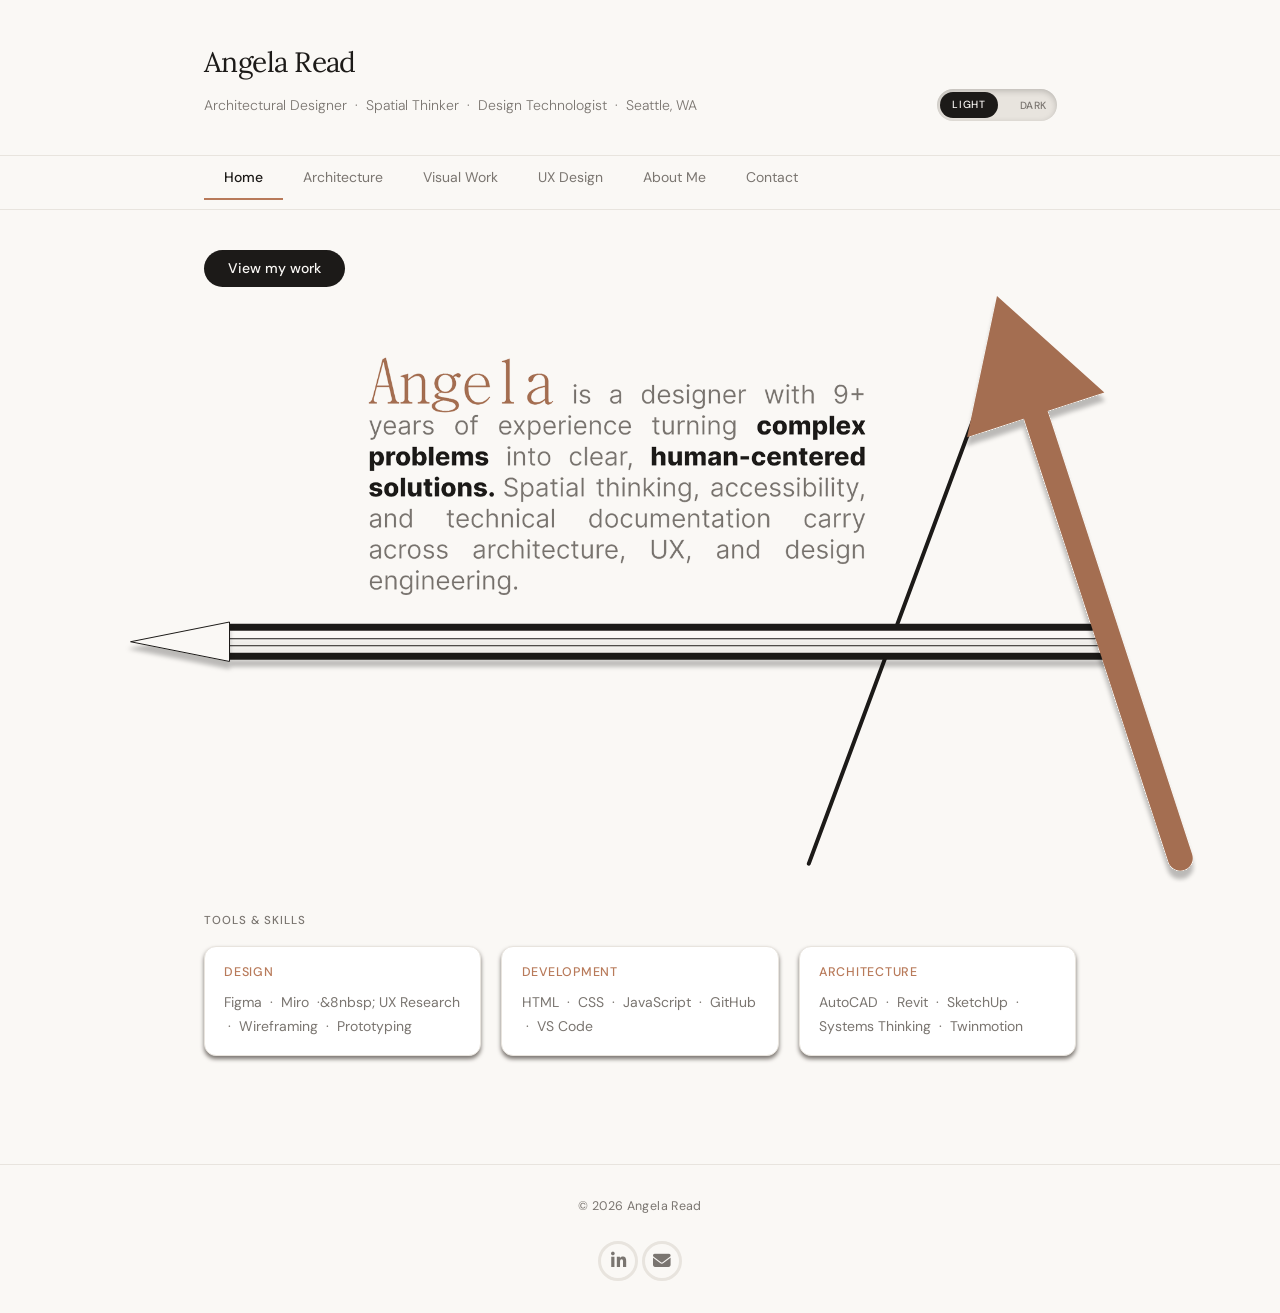
==== index.html @ 2c0c6fc4 "Add dark mode, contact form, sticky nav, favicon, responsive mobile fixes, and UI polish" ====
<!DOCTYPE html>
<html lang="en">
<head>
  <meta charset="UTF-8" />
   <script>
    if (localStorage.getItem('theme') === 'dark') {
      document.documentElement.classList.add('dark-mode');
    }
  </script>
  <meta name="viewport" content="width=device-width, initial-scale=1.0" />
  <title>Angela Read — Portfolio</title>
  <link rel="stylesheet" href="https://cdnjs.cloudflare.com/ajax/libs/font-awesome/6.5.0/css/all.min.css">
  <link rel="stylesheet" href="style.css" />
  <link rel="icon" type="image/png" href="images/favicon.png">
  <meta property="og:title" content="Angela Read — Architectural Designer & Design Technologist">
  <meta property="og:description" content="Portfolio of architecture, UX design, and design technology work.">
  <meta property="og:image" content="https://angelaread.design/images/cover_page.jpg">
  <meta property="og:url" content="https://angelaread.design">
  <meta name="description" content="Portfolio of architecture, UX design, and design technology work by Angela Read, based in Seattle, WA.">
</head>
<body>

  <!-- ─── SITE HEADER ─────────────────────────────────────────── -->
<header class="site-header">
  <div class="container">
    <a href="index.html" class="site-name">Angela Read</a>
    <div class="site-header-row">
      <p class="site-tagline">Architectural Designer &nbsp;·&nbsp; Spatial Thinker &nbsp;·&nbsp; Design Technologist &nbsp;·&nbsp; Seattle, WA</p>
      <button id="theme-toggle" aria-label="Toggle dark mode"></button>
    </div>
  </div>
</header>

  <!-- ─── TAB NAVIGATION ──────────────────────────────────────── -->
  <nav class="tab-nav">
    <div class="container">
      <button class="tab-btn" data-tab="home">Home</button>
      <button class="tab-btn" data-tab="arch">Architecture</button>
      <button class="tab-btn" data-tab="creative">Visual Work</button>
      <button class="tab-btn" data-tab="ux">UX Design</button>
      <button class="tab-btn" data-tab="about">About Me</button>
      <button class="tab-btn" data-tab="contact">Contact</button>
    </div>
  </nav>

  <!-- ─── MAIN CONTENT ────────────────────────────────────────── -->
  <main class="container">

    <!-- HOME TAB -->
<section id="tab-home" class="tab-panel">

  <div class="home-intro">
    <button class="home-cta tab-btn" data-tab="arch">View my work</button>
  </div>
  <div class="logo-wrap">
    <img src="images/cover_page.png" alt="Angela Read">
    <div class="logo-overlay">
   <svg width="1073" height="587" viewBox="0 0 1073 587" fill="none" xmlns="http://www.w3.org/2000/svg">
<style>
  @keyframes drawLine {
    from { stroke-dashoffset: 894; }
    to   { stroke-dashoffset: 0; }
  }
  @keyframes movePencil {
    from { transform: translateX(879px); }
    to   { transform: translateX(0px); }
  }
  .pencil-line {
    stroke-dasharray: 879;
    animation: drawLine 2.6s ease-out forwards;
    filter: drop-shadow(0 7px 2px rgba(0,0,0,0.25));
  }
  .pencil-line-flat {
    stroke-dasharray: 879;
    animation: drawLine 2.6s ease-out forwards;
  }
  .pencil-tip {
    animation: movePencil 2.6s ease-out forwards;
    filter: drop-shadow(0 7px 2px rgba(0,0,0,0.25));
  }
  .thin-line {
    stroke-dasharray: 879;
    animation: drawLine 2.6s ease-out forwards;
    filter: drop-shadow(0 4px 2px rgba(0,0,0,0.25));
  }
</style>

<line x1="773.427" y1="327.897" x2="878.823" y2="44.1936" stroke="var(--color-text)" stroke-width="4" stroke-linecap="round"/>
<line x1="684.822" y1="567.67" x2="761.429" y2="361.42" stroke="var(--color-text)" stroke-width="4" stroke-linecap="round"/>

<line class="pencil-line-flat" x1="985" y1="331.242" x2="106" y2="331.242" stroke="var(--color-text)" stroke-width="7"/>

<line class="thin-line" x1="985" y1="342.742" x2="106" y2="342.742" stroke="var(--color-text)"/>
<line class="thin-line" x1="985" y1="349.742" x2="106" y2="349.742" stroke="var(--color-text)"/>

<line class="pencil-line" x1="985" y1="360.242" x2="106" y2="360.242" stroke="var(--color-text)" stroke-width="7"/>

<g class="pencil-tip">
<path d="M4 345.742L106 325.39L106 366.093L4 345.742Z" fill="var(--color-bg)"/>
<path d="M105.5 326L105.5 365.484L6.55371 345.742L105.5 326Z" stroke="var(--color-text)"/>
</g>

<g filter="url(#filter4_d_12_17)">
<path d="M1044.36 566.104C1046.5 572.668 1053.55 576.255 1060.12 574.115C1066.68 571.976 1070.27 564.921 1068.13 558.357L1056.24 562.231L1044.36 566.104ZM872.989 -1.80933e-06L843.11 141.211L980.342 96.4818L872.989 -1.80933e-06ZM1056.24 562.231L1068.13 558.357L919.737 103.088L907.852 106.962L895.967 110.835L1044.36 566.104L1056.24 562.231Z" fill="#A46E51"/>
</g>

<defs>
<filter id="filter0_d_12_17" x="100" y="355.242" width="902" height="21.0001" filterUnits="userSpaceOnUse" color-interpolation-filters="sRGB">
<feFlood flood-opacity="0" result="BackgroundImageFix"/>
<feColorMatrix in="SourceAlpha" type="matrix" values="0 0 0 0 0 0 0 0 0 0 0 0 0 0 0 0 0 0 127 0" result="hardAlpha"/>
<feOffset dy="7"/>
<feGaussianBlur stdDeviation="2"/>
<feComposite in2="hardAlpha" operator="out"/>
<feColorMatrix type="matrix" values="0 0 0 0 0 0 0 0 0 0 0 0 0 0 0 0 0 0 0.25 0"/>
<feBlend mode="normal" in2="BackgroundImageFix" result="effect1_dropShadow_12_17"/>
<feBlend mode="normal" in="SourceGraphic" in2="effect1_dropShadow_12_17" result="shape"/>
</filter>
<filter id="filter1_d_12_17" x="0" y="325.39" width="110" height="51.7032" filterUnits="userSpaceOnUse" color-interpolation-filters="sRGB">
<feFlood flood-opacity="0" result="BackgroundImageFix"/>
<feColorMatrix in="SourceAlpha" type="matrix" values="0 0 0 0 0 0 0 0 0 0 0 0 0 0 0 0 0 0 127 0" result="hardAlpha"/>
<feOffset dy="7"/>
<feGaussianBlur stdDeviation="2"/>
<feComposite in2="hardAlpha" operator="out"/>
<feColorMatrix type="matrix" values="0 0 0 0 0 0 0 0 0 0 0 0 0 0 0 0 0 0 0.25 0"/>
<feBlend mode="normal" in2="BackgroundImageFix" result="effect1_dropShadow_12_17"/>
<feBlend mode="normal" in="SourceGraphic" in2="effect1_dropShadow_12_17" result="shape"/>
</filter>
<filter id="filter2_d_12_17" x="102" y="342.242" width="896" height="9" filterUnits="userSpaceOnUse" color-interpolation-filters="sRGB">
<feFlood flood-opacity="0" result="BackgroundImageFix"/>
<feColorMatrix in="SourceAlpha" type="matrix" values="0 0 0 0 0 0 0 0 0 0 0 0 0 0 0 0 0 0 127 0" result="hardAlpha"/>
<feOffset dy="4"/>
<feGaussianBlur stdDeviation="2"/>
<feComposite in2="hardAlpha" operator="out"/>
<feColorMatrix type="matrix" values="0 0 0 0 0 0 0 0 0 0 0 0 0 0 0 0 0 0 0.25 0"/>
<feBlend mode="normal" in2="BackgroundImageFix" result="effect1_dropShadow_12_17"/>
<feBlend mode="normal" in="SourceGraphic" in2="effect1_dropShadow_12_17" result="shape"/>
</filter>
<filter id="filter3_d_12_17" x="102" y="349.242" width="896" height="9" filterUnits="userSpaceOnUse" color-interpolation-filters="sRGB">
<feFlood flood-opacity="0" result="BackgroundImageFix"/>
<feColorMatrix in="SourceAlpha" type="matrix" values="0 0 0 0 0 0 0 0 0 0 0 0 0 0 0 0 0 0 127 0" result="hardAlpha"/>
<feOffset dy="4"/>
<feGaussianBlur stdDeviation="2"/>
<feComposite in2="hardAlpha" operator="out"/>
<feColorMatrix type="matrix" values="0 0 0 0 0 0 0 0 0 0 0 0 0 0 0 0 0 0 0.25 0"/>
<feBlend mode="normal" in2="BackgroundImageFix" result="effect1_dropShadow_12_17"/>
<feBlend mode="normal" in="SourceGraphic" in2="effect1_dropShadow_12_17" result="shape"/>
</filter>
<filter id="filter4_d_12_17" x="839.11" y="0" width="233.635" height="586.734" filterUnits="userSpaceOnUse" color-interpolation-filters="sRGB">
<feFlood flood-opacity="0" result="BackgroundImageFix"/>
<feColorMatrix in="SourceAlpha" type="matrix" values="0 0 0 0 0 0 0 0 0 0 0 0 0 0 0 0 0 0 127 0" result="hardAlpha"/>
<feOffset dy="8"/>
<feGaussianBlur stdDeviation="2"/>
<feComposite in2="hardAlpha" operator="out"/>
<feColorMatrix type="matrix" values="0 0 0 0 0 0 0 0 0 0 0 0 0 0 0 0 0 0 0.25 0"/>
<feBlend mode="normal" in2="BackgroundImageFix" result="effect1_dropShadow_12_17"/>
<feBlend mode="normal" in="SourceGraphic" in2="effect1_dropShadow_12_17" result="shape"/>
</filter>
</defs>
</svg>
  </div>
  </div>

  <div class="home-skills">
    <p class="home-featured-label">Tools &amp; Skills</p>
    <div class="skills-grid">
      <div class="skill-group">
        <p class="skill-group-label">Design</p>
        <p class="skill-group-items">Figma &nbsp;·&nbsp; Miro &nbsp;·&8nbsp; UX Research &nbsp;·&nbsp; Wireframing &nbsp;·&nbsp; Prototyping</p>
      </div>
      <div class="skill-group">
        <p class="skill-group-label">Development</p>
        <p class="skill-group-items">HTML &nbsp;·&nbsp; CSS &nbsp;·&nbsp; JavaScript &nbsp;·&nbsp; GitHub &nbsp;·&nbsp; VS Code</p>
      </div>
      <div class="skill-group">
        <p class="skill-group-label">Architecture</p>
        <p class="skill-group-items">AutoCAD &nbsp;·&nbsp; Revit &nbsp;·&nbsp; SketchUp &nbsp;·&nbsp; Systems Thinking &nbsp;·&nbsp; Twinmotion</p>
      </div>
    </div>
  </div>

</section>

    <!-- UX DESIGN TAB -->
      <section id="tab-ux" class="tab-panel">
      <div class="section-intro">
        <h2>UX Case Studies</h2>
        <p>Three original research projects exploring accessibility, security, and privacy — each grounded in primary research and the full design thinking process.</p>
      </div>

      <div class="cards-grid">

        <!-- Wavelength -->
        <a href="wavelength.html" class="case-card">
          <div class="card-thumb thumb-wavelength">
            <span class="thumb-label"><img src="images/wavelength/Wavelength_cover_page.jpg" alt="cover page"></span>
          </div>
          <div class="card-body">
            <span class="card-tag">Accessibility</span>
            <h3 class="card-title">Wavelength</h3>
            <p class="card-desc">Redesigning the hearing health experience — from discovery to daily support — for people navigating hearing difference.</p>
          </div>
          <div class="card-pills">
            <span class="pill">Research</span>
            <span class="pill">Accessibility</span>
            <span class="pill">Mobile</span>
          </div>
        </a>

        <!-- Cove -->
        <a href="cove.html" class="case-card">
          <div class="card-thumb thumb-cove">
            <span class="thumb-label"><img src="images/cove/Cove_cover_page.jpg" alt="cover page"></span>
          </div>
          <div class="card-body">
            <span class="card-tag">Security UX</span>
            <h3 class="card-title">Cove</h3>
            <p class="card-desc">Making personal security legible — a tool that transforms breach data into clear, actionable protection for everyday users.</p>
          </div>
          <div class="card-pills">
            <span class="pill">Security</span>
            <span class="pill">Trust</span>
            <span class="pill">Dashboard</span>
          </div>
        </a>

        <!-- Halo -->
        <a href="halo.html" class="case-card">
          <div class="card-thumb thumb-halo">
            <span class="thumb-label"><img src="images/halo/Halo_cover_page.jpg" alt="cover page"></span>
          </div>
          <div class="card-body">
            <span class="card-tag">Privacy &amp; Dark Patterns</span>
            <h3 class="card-title">Halo</h3>
            <p class="card-desc">Exposing and countering consent theater — a privacy tool built on original research into the gap between stated policy and actual practice.</p>
          </div>
          <div class="card-pills">
            <span class="pill">Privacy</span>
            <span class="pill">Ethics</span>
            <span class="pill">Systems</span>
          </div>
        </a>

      </div>
    </section>

    <!-- ARCHITECTURE TAB -->
    <section id="tab-arch" class="tab-panel">
      <div class="section-intro">
        <h2>Architecture</h2>
        <p>Nine years of practice across commercial, residential, and mixed-use projects. Spatial thinking, technical depth, and systems-level design.</p>
      </div>

      <div class="cards-grid">

       <!-- Parkside -->
        <a href="parkside.html" class="case-card">
          <div class="card-thumb thumb-parkside">
            <img src="images/parkside/parkside_1.png" alt="Parkside">
          </div>
          <div class="card-body">
            <span class="card-tag">Mixed-Income Housing</span>
            <h3 class="card-title">Parkside</h3>
            <p class="card-desc">32 mixed-income multifamily housing units and 26,000 sf of commercial space adjacent to Our Lady of Lourdes Hospital in Camden, NJ.</p>
          </div>
          <div class="card-pills">
            <span class="pill">Mixed-Use</span>
            <span class="pill">Urban</span>
          </div>
        </a>

        <!-- Brownfield Site -->
        <a href="brownfield.html" class="case-card">
          <div class="card-thumb thumb-brownfield">
            <img src="images/brownfield/brownfield_revitalization_3.png" alt="brownfield site">
          </div>
          <div class="card-body">
            <span class="card-tag">Community Infrastructure</span>
            <h3 class="card-title">Brownfield Site</h3>
            <p class="card-desc">The Brownfield Revitalization is located in an urban neighborhood on a former industrial site within one mile of high falls in downtown Rochester.</p>
          </div>
          <div class="card-pills">
            <span class="pill">Adaptive Reuse</span>
            <span class="pill">Site</span>
          </div>
        </a>

      </div>
    </section>

    <!-- VISUAL WORK TAB -->
    <section id="tab-creative" class="tab-panel">
      <div class="section-intro">
        <p>A visual archive of architectural renderings, interior design work, and photography.</p>
        <p class="hint">Click any image to view full screen.</p>
        <h2>Architecture</h2>
      </div>

      <div class="masonry-grid">
        <div class="masonry-item tall"><img src="images/creative_work/architecture/architecture_center_rit_1.png" alt="architecture"></div>
        <div class="masonry-item"><img src="images/creative_work/architecture/architecture_center_rit_3.png" alt="architecture"></div>
        <div class="masonry-item tall"><img src="images/creative_work/architecture/dan_house_3.jpg" alt="architecture"></div>
        <div class="masonry-item"><img src="images/creative_work/architecture/dan_house_4.jpg" alt="architecture"></div>
        <div class="masonry-item"><img src="images/creative_work/architecture/gala_1.jpg" alt="architecture"></div>
        <div class="masonry-item tall"><img src="images/creative_work/architecture/gala_2.jpg" alt="architecture"></div>
        <div class="masonry-item"><img src="images/creative_work/architecture/ship_bottom_1.png" alt="architecture"></div>
        <div class="masonry-item"><img src="images/creative_work/architecture/urban_developmennt_rit_1.png" alt="architecture"></div>
        <div class="masonry-item"><img src="images/creative_work/architecture/urban_developmennt_rit_2.png" alt="architecture"></div>
        <div class="masonry-item"><img src="images/creative_work/architecture/bristol_1.png" alt="architecture"></div>
        <div class="masonry-item tall"><img src="images/creative_work/architecture/east_greenville_1.jpg" alt="architecture"></div>
        <div class="masonry-item"><img src="images/creative_work/architecture/Thesis_14.jpg" alt="architecture"></div>
        <div class="masonry-item"><img src="images/creative_work/architecture/east_greenville_2.jpg" alt="architecture"></div>
        <div class="masonry-item"><img src="images/creative_work/architecture/peerless_loft.jpg" alt="architecture"></div>
        <div class="masonry-item"><img src="images/creative_work/architecture/urban_developmennt_rit_3.png" alt="architecture"></div>
        <div class="masonry-item"><img src="images/creative_work/architecture/loft_2.jpg" alt="architecture"></div>
        <div class="masonry-item tall"><img src="images/creative_work/architecture/architecture_center_rit_6.png" alt="architecture"></div>
      </div>
      <div class="section-intro">
        <h2>Interior Design</h2>
      </div>

      <div class="masonry-grid">
        <div class="masonry-item tall"><img src="images/creative_work/interior_design/east_greenville_20.jpg" alt="interior design"></div>
        <div class="masonry-item"><img src="images/creative_work/interior_design/gala_6.jpg" alt="interior design"></div>
        <div class="masonry-item"><img src="images/creative_work/interior_design/healthcare_rit_4.jpg" alt="interior design"></div>
        <div class="masonry-item tall"><img src="images/creative_work/interior_design/hospitality_design_rit_3.jpg" alt="interior design"></div>
        <div class="masonry-item"><img src="images/creative_work/interior_design/office_design_rit_1.jpg" alt="interior design"></div>
        <div class="masonry-item"><img src="images/creative_work/interior_design/residential_design_rit_3.jpg" alt="interior design"></div>
        <div class="masonry-item tall"><img src="images/creative_work/interior_design/retail_design_1.jpg" alt="interior design"></div>
        <div class="masonry-item"><img src="images/creative_work/interior_design/ship_bottom_6.png" alt="interior design"></div>
        <div class="masonry-item"><img src="images/creative_work/interior_design/ship_bottom_7.png" alt="interior design"></div>
        <div class="masonry-item"><img src="images/creative_work/interior_design/gala_7.jpg" alt="interior design"></div>
        <div class="masonry-item tall"><img src="images/creative_work/interior_design/lab_3.png" alt="interior design"></div>
        <div class="masonry-item"><img src="images/creative_work/interior_design/office_design_rit_2.jpg" alt="interior design"></div>
        <div class="masonry-item"><img src="images/creative_work/interior_design/atrium_view.jpg" alt="interior design"></div>
        <div class="masonry-item tall"><img src="images/creative_work/interior_design/MArch_41.jpg" alt="interior design"></div>
        <div class="masonry-item"><img src="images/creative_work/interior_design/office_2.png" alt="interior design"></div>
        <div class="masonry-item"><img src="images/creative_work/interior_design/sketchup_5.jpg" alt="interior design"></div>
      </div>
      <div class="section-intro">
        <h2>Photography</h2>
      </div>

      <div class="masonry-grid">
        <div class="masonry-item tall"><img src="images/creative_work/photography/photography_1.jpg" alt="photography"></div>
        <div class="masonry-item"><img src="images/creative_work/photography/photography_16.jpg" alt="photography"></div>
        <div class="masonry-item"><img src="images/creative_work/photography/photography_18.jpg" alt="photography"></div>
        <div class="masonry-item tall"><img src="images/creative_work/photography/photography_31.jpg" alt="photography"></div>
        <div class="masonry-item"><img src="images/creative_work/photography/photography_14.jpg" alt="photography"></div>
        <div class="masonry-item"><img src="images/creative_work/photography/photography_62.jpg" alt="photography"></div>
        <div class="masonry-item tall"><img src="images/creative_work/photography/photography_15.jpg" alt="photography"></div>
        <div class="masonry-item"><img src="images/creative_work/photography/photography_17.jpg" alt="photography"></div>
        <div class="masonry-item"><img src="images/creative_work/photography/photography_38.jpg" alt="photography"></div>
        <div class="masonry-item"><img src="images/creative_work/photography/photography_0191.JPG" alt="photography"></div>
        <div class="masonry-item"><img src="images/creative_work/photography/photography_0232.JPG" alt="photography"></div>
        <div class="masonry-item tall"><img src="images/creative_work/photography/photography_0271.JPG" alt="photography"></div>
        <div class="masonry-item"><img src="images/creative_work/photography/photography_0394.JPG" alt="photography"></div>
        <div class="masonry-item"><img src="images/creative_work/photography/photography_0411.JPG" alt="photography"></div>
        <div class="masonry-item tall"><img src="images/creative_work/photography/photography_0534.JPG" alt="photography"></div>
        <div class="masonry-item"><img src="images/creative_work/photography/photography_0539.JPG" alt="photography"></div>
        <div class="masonry-item"><img src="images/creative_work/photography/photography_0647.JPG" alt="photography"></div>
      </div>
    </section>

    <!-- ABOUT ME TAB -->
    <section id="tab-about" class="tab-panel">
      <div class="about-layout">

        <div class="about-photo-wrap">
          <img src="images/about_me.jpg" alt="Angela Read" class="about-photo">
          
        </div>

        <div class="about-text">
          <h2 class="about-name">Angela Read</h2>
          <p class="about-role">Architectural Designer & Design Technologist</p>

          <p class="about-bio">
            I have always dreamed of becoming an architect ever since I saw Fallingwater, a house designed by Frank Lloyd Wright outside of Pittsburgh, Pennsylvania. I understood what design could do — how a building could feel inevitable, like it had always belonged to that hillside. That feeling stayed with me through a civil engineering program I left, an interior design degree I loved, graduate school in architecture, and study abroad programs in Florence and Copenhagen that changed how I see the world.
          </p>
          <p class="about-bio">
            Architecture gave me everything I expected it to. Systems thinking. Spatial reasoning. The ability to hold a complex problem in my head and work through it carefully.
          </p>
          <p class="about-bio">
            Along the way I became increasingly drawn to the technical side of design, how systems are built, not just how they're drawn. That curiosity led me to start learning code alongside my architectural work.
          </p>
          <p class="about-bio">
            I had always been curious about how computers worked. I just had not followed that curiosity yet.
          </p>
          <p class="about-bio">
            Taking UX design courses gave it a framework. Learning to code made it real. HTML and CSS felt immediately natural, the same logic and attention to detail that architecture trained in me, just applied to a different medium. I am working through JavaScript now.
          </p>
          <p class="about-bio">
            My graduate thesis has been cited eight times in published research and viewed by researchers across nearly 100 countries. That depth of focus is not something I learned. It is how I work. I bring it to architecture, UX research, front-end development, and my independent study of AI systems and privacy design.
          </p>
          <p class="about-bio">
            <strong>This is not a shift away from design. It is design, just in more directions.</strong>
          </p>

        </div>

      </div>
    </section>

<!-- CONTACT TAB -->
<section id="tab-contact" class="tab-panel">
  <div class="section-intro">
    <h2>Say Hello</h2>
    <p>Whether you have a project, a question, or just want to connect — feel free to reach out.</p>
  </div>

  <form action="https://formspree.io/f/mykqykyo" method="POST" class="contact-form">
    <div class="form-group">
      <label for="name">Name</label>
      <input type="text" id="name" name="name" placeholder="Your name" required />
    </div>
    <div class="form-group">
      <label for="email">Email</label>
      <input type="email" id="email" name="email" placeholder="your@email.com" required />
    </div>
    <div class="form-group">
      <label for="message">Message</label>
      <textarea id="message" name="message" rows="6" placeholder="Your message..." required></textarea>
    </div>
    <button type="submit" class="home-cta">Send Message</button>
  </form>
</section>
  </main>

  <!-- ─── FOOTER ───────────────────────────────────────────────── -->
  <footer class="site-footer">
    <div class="container">
      <p>&copy; 2026 Angela Read</p>
    </div>
    <div class="about-links">
            <!-- <a href="https://github.com/AngelaRead" class="about-link"><i class="fab fa-github"></i> GitHub</a> -->
            <a href="https://www.linkedin.com/in/angela-read/" class="about-link"><i class="fab fa-linkedin-in"></i></a>
            <a href="mailto:abread1988@gmail.com" class="about-link"><i class="fas fa-envelope"></i></a>
            <!-- <a href="https://drive.google.com/file/d/1asuc__3xi2zKPsEeWspJCAfba3urruIc/view?usp=sharing" class="about-link"><i class="fas fa-file-pdf"></i> Resume</a> -->
          </div>
  </footer>

  <script src="script.js"></script>
</body>
</html>
---- style.css ----
/* ─────────────────────────────────────────────────────────────
   Angela Read — Portfolio
   style.css  |  shared across all pages
   ───────────────────────────────────────────────────────────── */

/* ─── GOOGLE FONTS ─────────────────────────────────────────── */
@import url('https://fonts.googleapis.com/css2?family=Lora:ital,wght@0,400;0,500;1,400&family=DM+Sans:wght@300;400;500&display=swap');

/* ─── CSS VARIABLES ─────────────────────────────────────────── */
/* Edit these to change the whole site's color palette at once  */
:root {
  --color-bg:          #FAF8F5;   /* page background            */
  --color-surface:     #FFFFFF;   /* card / panel background    */
  --color-border:      #E8E4DE;   /* default border             */
  --color-text:        #1C1A18;   /* primary text               */
  --color-text-muted:  #7A7570;   /* secondary / caption text   */
  --color-accent:      #B87A5A;   /* terracotta accent          */
  --color-accent-soft: #F5EFE8;   /* light tint of accent       */

  --font-serif:  'Lora', Georgia, serif;
  --font-sans:   'DM Sans', system-ui, sans-serif;

  --radius-card: 12px;
  --radius-pill: 20px;

  --max-width: 920px;
}

/* ─── DARK MODE ─────────────────────────────────────────────── */
html.dark-mode,
html.dark-mode body,
body.dark-mode {
  --color-bg:          #1C1A18;
  --color-surface:     #2A2724;
  --color-border:      #3D3A36;
  --color-text:        #E8E4DE;
  --color-text-muted:  #A89F98;
  --color-accent:      #C68A6A;
  --color-accent-soft: #2E2420;
}

html.dark-mode {
  background-color: #1C1A18;
}

#theme-toggle {
  background: none;
  border: 1.5px solid var(--color-border);
  border-radius: var(--radius-pill);
  padding: 0.3rem 0.75rem;
  font-size: 1rem;
  cursor: pointer;
  color: var(--color-text-muted);
  transition: border-color 0.15s, color 0.15s;
}

#theme-toggle:hover {
  border-color: var(--color-accent);
  color: var(--color-text);
}

body.dark-mode .logo-wrap img {
  filter: invert(1) hue-rotate(180deg);
}

body.dark-mode .pill {
  background: #3D3A36;
  color: var(--color-text-muted);
}

body.dark-mode .card-body .card-title {
  color: var(--color-text);
}

body.dark-mode .case-card {
  background: var(--color-surface);
  border-color: var(--color-border);
}

body.dark-mode .journey-map-scroll img {
  filter: brightness(0.9);
}

body.dark-mode .journey-map-wrapper {
  background: #2A2724;
  border-color: var(--color-border);
}
/* ─── THEME TOGGLE ──────────────────────────────────────────── */
#theme-toggle {
  position: relative;
  width: 120px;
  height: 32px;
  border-radius: var(--radius-pill);
  background: var(--color-border);
  border: none;
  cursor: pointer;
  padding: 0;
  transition: background 0.3s ease;
  box-shadow: inset 0 2px 6px rgba(0,0,0,0.2);
}

#theme-toggle::before {
  content: 'DARK';
  position: absolute;
  right: 10px;
  top: 50%;
  transform: translateY(-50%);
  font-family: var(--font-sans);
  font-size: 0.65rem;
  font-weight: 500;
  letter-spacing: 0.06em;
  color: var(--color-text-muted);
}

#theme-toggle::after {
  content: 'LIGHT';
  position: absolute;
  top: 3px;
  left: 3px;
  width: 58px;
  height: 26px;
  border-radius: var(--radius-pill);
  background: var(--color-text);
  color: var(--color-bg);
  font-family: var(--font-sans);
  font-size: 0.65rem;
  font-weight: 500;
  letter-spacing: 0.06em;
  display: flex;
  align-items: center;
  justify-content: center;
  transition: transform 0.3s ease;
}

body.dark-mode #theme-toggle::before {
  content: 'LIGHT';
  left: 10px;
  right: auto;
}

body.dark-mode #theme-toggle::after {
  content: 'DARK';
  transform: translateX(56px);
}

.site-header-row {
  display: flex;
  align-items: center;
  gap: 15rem;
}

body {
  transition: background-color 0.5s ease, color 0.5s ease;
}

/* ─── RESET & BASE ──────────────────────────────────────────── */
*, *::before, *::after {
  box-sizing: border-box;
  margin: 0;
  padding: 0;
}

html {
  font-size: 16px;
  -webkit-font-smoothing: antialiased;
}

body {
  font-family: var(--font-sans);
  background-color: var(--color-bg);
  color: var(--color-text);
  line-height: 1.6;
  min-height: 100vh;
  display: flex;
  flex-direction: column;
}

a {
  color: inherit;
  text-decoration: none;
}

img {
  display: block;
  max-width: 100%;
  height: auto;
}

/* ─── LAYOUT CONTAINER ──────────────────────────────────────── */
.container {
  width: 100%;
  max-width: var(--max-width);
  margin-left: auto;
  margin-right: auto;
  margin-bottom: 10px;
  padding: 0 1.5rem;
}

/* ─── SITE HEADER ───────────────────────────────────────────── */
.site-header {
  padding: 2.5rem 0 1.5rem;
  border-bottom: 1px solid var(--color-border);
}

.site-name {
  font-family: var(--font-serif);
  font-size: 1.75rem;
  font-weight: 400;
  letter-spacing: -0.02em;
  color: var(--color-text);
  display: block;
  margin-bottom: 0.25rem;
}

.site-name:hover {
  color: var(--color-accent);
}

.site-tagline {
  font-size: 0.875rem;
  color: var(--color-text-muted);
  font-weight: 300;
}

/* ─── TAB NAVIGATION ────────────────────────────────────────── */
.tab-nav {
  border-bottom: 1px solid var(--color-border);
  margin-bottom: 2.5rem;
}

.tab-nav .container {
  display: flex;
  gap: 0;
}

.tab-btn {
  background: none;
  border: none;
  border-bottom: 2px solid transparent;
  margin-bottom: -1px;          
  padding: 0.75rem 1.25rem;
  font-family: var(--font-sans);
  font-size: 0.875rem;
  font-weight: 400;
  color: var(--color-text-muted);
  cursor: pointer;
  transition: color 0.15s ease, border-color 0.15s ease;
}

.tab-btn:hover {
  color: var(--color-text);
}

.tab-btn.active {
  color: var(--color-text);
  font-weight: 500;
  border-bottom-color: var(--color-accent);
}

/* ─── TAB PANELS ────────────────────────────────────────────── */
.tab-panel {
  display: none;
  padding-bottom: 50px;
}

.tab-panel.active {
  display: block;
}

/* ─── SECTION INTRO ─────────────────────────────────────────── */
.section-intro {
  margin-bottom: 2rem;
}

.section-intro h2 {
  font-family: var(--font-serif);
  font-size: 1.375rem;
  font-weight: 400;
  margin-bottom: 0.5rem;
}

.section-intro p {
  font-size: 0.9375rem;
  color: var(--color-text-muted);
  max-width: 580px;
  line-height: 1.7;
}

/* ─── CARD GRID ─────────────────────────────────────────────── */
.cards-grid {
  display: grid;
  grid-template-columns: repeat(auto-fill, minmax(500px, 1fr));
  gap: 1.25rem;
}

/* ─── CASE CARD (shared by UX + Architecture) ───────────────── */
.case-card {
  display: flex;
  flex-direction: column;
  background: var(--color-surface);
  border: 0.5px solid var(--color-border);
  border-radius: var(--radius-card);
  overflow: hidden;
  text-decoration: none;
  color: inherit;
  transition: border-color 0.2s ease, transform 0.15s ease;
}

.case-card:hover {
  border-color: #C5BDB4;
  transform: translateY(-2px);
  box-shadow: 2px 4px 4px 1px rgb(193, 193, 193);
}

/* ── Thumbnail area ── */
.card-thumb {
  width: 100%;
  aspect-ratio: 16 / 9;
  display: flex;
  align-items: center;
  justify-content: center;
  border-bottom: 0.5px solid var(--color-border);
}

.thumb-wavelength  { background: #F5EFE8; }  /* warm cream    */
.thumb-cove        { background: #E8EDF5; }  /* soft blue     */
.thumb-halo        { background: #EDE8F5; }  /* soft lavender */
.thumb-parkside    { background: #E8F0E8; }  /* soft green    */
.thumb-brownfield  { background: #F0EDE8; }  /* warm sand     */

.thumb-label {
  font-family: var(--font-serif);
  font-style: italic;
  font-size: 1.1rem;
  color: var(--color-text-muted);
  opacity: 0.9;
}

.card-thumb img {
  width: 100%;
  height: 100%;
  object-fit: cover;
}

/* ── Card body ── */
.card-body {
  padding: 1.1rem 1.2rem 0.5rem;
  flex: 1;                     
}

.card-tag {
  display: block;
  font-size: 0.7rem;
  font-weight: 500;
  color: var(--color-accent);
  text-transform: uppercase;
  letter-spacing: 0.08em;
  margin-bottom: 0.35rem;
}

.card-title {
  font-family: var(--font-serif);
  font-size: 1.1rem;
  font-weight: 400;
  margin-bottom: 0.5rem;
}

.card-desc {
  font-size: 0.8375rem;
  color: var(--color-text-muted);
  line-height: 1.6;
}

/* ── Pills row at bottom of card ── */
.card-pills {
  display: flex;
  flex-wrap: wrap;
  gap: 0.4rem;
  padding: 0.75rem 1.2rem 1rem;
  border-top: 0.5px solid var(--color-border);
  margin-top: 0.75rem;
}

.pill {
  background: #F3F0EB;
  color: var(--color-text-muted);
  font-size: 0.72rem;
  padding: 0.2rem 0.6rem;
  border-radius: var(--radius-pill);
}

/* ─── MASONRY GRID (Creative Work) ─────────────────────────── */
.masonry-grid {
  columns: 3;                   
  column-gap: 1rem;
  margin-bottom: 20px;
}

/* Each item breaks inside its column */
.masonry-item {
  break-inside: avoid;        
  margin-bottom: 1rem;
  border-radius: 8px;
  overflow: hidden;
  background: var(--color-surface);
  border: 0.5px solid var(--color-border);
  box-shadow: 1px 2px 4px 1px rgb(168, 168, 168);
}

.masonry-item :hover{ 
  transform: scale(1.05);
  width: 100%;
  height: auto;
  display: block;
  transition: transform 0.3s ease;}

.masonry-item img {
  width: 100%;
  height: auto;
  display: block;
}

/* ─── ABOUT ME ──────────────────────────────────────────────── */
.about-layout {
  display: grid;
  grid-template-columns: 200px 1fr;
  gap: 3rem;
  align-items: start;
  padding-bottom: 20px;
}

.about-photo {
  width: 420px;
  height: 360px;
  border-radius: 8px;
  object-fit: cover;
}

.about-name {
  font-family: var(--font-serif);
  font-size: 1.6rem;
  font-weight: 400;
  margin-bottom: 0.25rem;
}

.about-role {
  font-size: 0.8rem;
  font-weight: 500;
  color: var(--color-accent);
  text-transform: uppercase;
  letter-spacing: 0.06em;
  margin-bottom: 1.25rem;
}

.about-bio {
  font-size: 0.9375rem;
  color: var(--color-text-muted);
  line-height: 1.8;
  max-width: 520px;
  margin-bottom: 1rem;
  text-align:justify;
}

.about-links {
  gap: 0.9rem;
  margin-top: 1.5rem;
}

.about-link {
  display: inline-flex;
  align-items: center;
  justify-content: center;
  font-size: 1.1rem;
  color: var(--color-text-muted);
  border: 3px solid var(--color-border);
  width: 2.5rem;
  height: 2.5rem;
  border-radius: 50%;
  transition: color 0.15s, border-color 0.15s, background-color 0.15s;
}

.about-link:hover {
  background-color: var(--color-text);
  border-color: #B0A89E;
  color:#EDE8E2;
  opacity: 60%;
}

/* ─── PROJECT DETAIL PAGE ───────────────────────────────────── */            

.back-link {
  display: inline-flex;
  align-items: center;
  gap: 0.4rem;
  font-size: 0.85rem;
  color: var(--color-text-muted);
  margin-bottom: 2.5rem;
  transition: color 0.15s;
}

.back-link:hover {
  color: var(--color-text);
}

.project-hero {
  width: 100%;
  aspect-ratio: 16 / 6;
  border-radius: var(--radius-card);
  border: 0.5px solid var(--color-border);
  display: flex;
  align-items: center;
  justify-content: center;
  font-family: var(--font-serif);
  font-style: italic;
  font-size: 1.25rem;
  color: var(--color-text-muted);
  opacity: 0.8;
  margin-bottom: 2.5rem;
  overflow: hidden;
  height: 350px;
}

.project-hero img {
  width: 100%;
  height: 100%;
  object-fit: cover;
  opacity: 1;
}

.project-header {
  margin-bottom: 2rem;
}

.project-tag {
  display: block;
  font-size: 0.72rem;
  font-weight: 500;
  color: var(--color-accent);
  text-transform: uppercase;
  letter-spacing: 0.08em;
  margin-bottom: 0.5rem;
}

.project-title {
  font-family: var(--font-serif);
  font-size: 2rem;
  font-weight: 400;
  letter-spacing: -0.02em;
  margin-bottom: 0.75rem;
}

.project-summary {
  font-size: 1rem;
  color: var(--color-text-muted);
  line-height: 1.75;
  max-width: 620px;
}

.project-meta {
  display: flex;
  flex-wrap: wrap;
  gap: 2rem;
  padding: 1.25rem 0;
  border-top: 0.5px solid var(--color-border);
  border-bottom: 0.5px solid var(--color-border);
  margin: 2rem 0;
}

.meta-item {
  display: flex;
  flex-direction: column;
  gap: 0.2rem;
}

.meta-label {
  font-size: 0.72rem;
  font-weight: 500;
  color: var(--color-text-muted);
  text-transform: uppercase;
  letter-spacing: 0.06em;
}

.meta-value {
  font-size: 0.9rem;
  color: var(--color-text);
}

/* Content sections on detail pages */
.project-section {
  margin-bottom: 3rem;
}

.project-lo-fi {
  margin-bottom: 3rem;
  padding-bottom: 20px;
  padding-top: 10px;   
}

.project-mid-fi {
  margin-bottom: 3rem;
  background-color:#E8E4DE;
  padding-left: 10px;
  padding-top: 20px;
  padding-bottom: 20px;
}

.project-section h3 {
  font-family: var(--font-serif);
  font-size: 1.2rem;
  font-weight: 400;
  margin-bottom: 0.875rem;
  color: var(--color-text);
}

.project-section, .project-lo-fi, .project-mid-fi, h4 {
  font-family: var(--font-serif);
  font-size: 1.0rem;
  font-weight: 400;
  margin-bottom: 0.875rem;
  color: var(--color-text);
}

.project-section p {
  font-size: 0.9375rem;
  color: var(--color-text-muted);
  line-height: 1.8;
  max-width: 640px;
  margin-bottom: 0.875rem;
  text-align:justify;
}

/* Image inside a project section */
.project-img {
  width: 100%;
  margin: 1.25rem 0;
  min-height: 240px;
  display: flex;
  align-items: center;
  justify-content: center;
  font-size: 0.78rem;
  color: var(--color-text-muted);
  overflow: hidden;
}

.project-screen {
  width: 100%;
  border-radius: 12px;
  border: 0.5px solid var(--color-border);
  margin: 1.25rem 0;
  background: #F3F0EB;
  min-height: 240px;
  display: flex;
  align-items: center;
  justify-content: center;
  font-size: 0.78rem;
  color: var(--color-text-muted);
  box-shadow: 0px 3px 4px 0px var(--color-text-muted);
  overflow: hidden;
}

.caption{text-align:center;
        font-family: var( --font-serif);
        margin-top: 3px;
        margin-bottom: 10px;}

.project-img img {
  width: 100%;
  height: auto;
  border-radius: 8px;
  display: block;
}

/* Two-column image layout for side-by-side comparisons */
.img-pair {
  display: grid;
  grid-template-columns: 1fr 1fr;
  gap: 1rem;
  margin: 1.25rem 0;
}

.img-four {
  display: grid;
  grid-template-columns: repeat(4, 1fr);
  gap: 1rem;
  margin-top: -10px;
  padding-right: 25px;
  padding-left: 25px;
}

/* ─── SITE FOOTER ───────────────────────────────────────────── */
.site-footer {
  margin-top: auto;             
  padding: 2rem 0;
  border-top: 0.5px solid var(--color-border);
  text-align: center;
}

.site-footer p {
  font-size: 0.78rem;
  color: var(--color-text-muted);
  letter-spacing: 0.03em;
}

/* ─── RESPONSIVE ────────────────────────────────────────────── */
@media (max-width: 700px) {

  .tab-btn {
    padding: 0.65rem 0.875rem;
    font-size: 0.8rem;
  }

  .cards-grid {
    grid-template-columns: 1fr;
  }

  .masonry-grid {
    columns: 2;
  }

  .about-layout {
    grid-template-columns: 1fr;
    gap: 1.5rem;
  }

  .img-pair {
    grid-template-columns: 1fr;
  }

  .project-title {
    font-size: 1.5rem;
  }

  .site-header-row {
    flex-direction: column;
    align-items: flex-start;
    gap: 0.5rem;
  }

   #theme-toggle {
    position: absolute;
    top: 1.5rem;
    right: 1.5rem;
    width: 100px;
    height: 28px;
  }

  .site-header {
    position: relative;
  }

  #theme-toggle::after {
    width: 48px;
    height: 22px;
  }

  body.dark-mode #theme-toggle::after {
    transform: translateX(48px);
  }

  .site-tagline {
    font-size: 0.75rem;
    padding-right: 0;
  }
}

@media (max-width: 480px) {
  .masonry-grid {
    columns: 1;
  }
}

/* ─── HOME PAGE ─────────────────────────────────────────────── */
.home-hero {
  padding: 4rem 0 3.5rem;
  max-width: 620px;
}

.home-headline {
  font-family: var(--font-serif);
  font-size: 2.5rem;
  font-weight: 400;
  letter-spacing: -0.02em;
  margin-bottom: 0.5rem;
}

.home-sub {
  font-size: 0.875rem;
  color: var(--color-text-muted);
  margin-bottom: 1.25rem;
}

.home-statement {
  font-size: 1.05rem;
  color: var(--color-text-muted);
  line-height: 1.8;
  margin-bottom: 2rem;
}

.home-cta {
  display: inline-block;
  background: var(--color-text);
  color: var(--color-bg);
  border: none;
  padding: 0.6rem 1.5rem;
  border-radius: var(--radius-pill);
  font-size: 0.875rem;
  font-weight: 500;
  cursor: pointer;
  transition: opacity 0.15s;
}

.home-cta:hover {
  opacity: 0.4;
  color: var(--color-bg);
}

.home-featured {
  margin-bottom: 3rem;
  margin-top: 30px;
}

.home-featured-label {
  font-size: 0.72rem;
  font-weight: 500;
  color: var(--color-text-muted);
  text-transform: uppercase;
  letter-spacing: 0.08em;
  margin-bottom: 1rem;
}

.home-skills {
  margin-bottom: 3rem;
}

.skills-grid {
  display: grid;
  grid-template-columns: repeat(auto-fill, minmax(220px, 1fr));
  gap: 1.25rem;
}

.skill-group {
  background: var(--color-surface);
  border: 0.5px solid var(--color-border);
  border-radius: var(--radius-card);
  padding: 1rem 1.2rem;
  box-shadow: 0px 3px 4px 0px var(--color-text-muted);
}

.skill-group-label {
  font-size: 0.78rem;
  font-weight: 500;
  color: var(--color-accent);
  text-transform: uppercase;
  letter-spacing: 0.06em;
  margin-bottom: 0.5rem;
}

.skill-group-items {
  font-size: 0.875rem;
  color: var(--color-text-muted);
  line-height: 1.7;
}

/* ─── LIGHTBOX ──────────────────────────────────────────────── */
#lightbox {
  display: none;
  position: fixed;
  top: 0;
  left: 0;
  width: 100%;
  height: 100%;
  background: rgba(0, 0, 0, 0.85);
  z-index: 1000;
  align-items: center;
  justify-content: center;
  cursor: pointer;
  opacity: 0;
  transition: opacity 0.4s ease;
}

#lightbox.active {
  display: flex;
  opacity: 1;
}

#lightbox-img {
  max-width: 90%;
  max-height: 90vh;
  border-radius: 4px;
  object-fit: contain;
  transform: scale(0.85);
  transition: transform 0.4s ease;
}

#lightbox.active #lightbox-img {
  transform: scale(1);
}

#lightbox-close {
  position: fixed;
  top: 1.25rem;
  right: 1.5rem;
  color: #fff;
  font-size: 1.5rem;
  cursor: pointer;
  opacity: 0.7;
  transition: opacity 0.15s;
}

#lightbox-close:hover {
  opacity: 1;
}

.hint {
  font-size: 0.78rem;
  color: var(--color-text-muted);
  margin-top: 0.4rem;
  font-style: italic;
}

.project-section ul {
  padding-left: 4.0rem;
  margin: 0.75rem 0 1rem;
}

.project-section ul li {
  font-size: 0.9375rem;
  line-height: 1.8;
  color: #7A7570;
  margin-bottom: 0.4rem;
}

.prototype 
{padding-top: 40px;
  padding-bottom: 20px;}

iframe{box-shadow: 5px 5px 9px 1px rgb(118, 118, 118);}

.journey-map-scroll {
  width: 100%;
  overflow-x: auto;
  border-left: 1px solid var(--color-border);
  border-top: 1px solid var(--color-border);
  border-bottom: 1px solid var(--color-border);
  margin: 1.25rem 0;
  cursor: grab;
  box-shadow: 5px 5px 9px 1px rgb(118, 118, 118);
}

.journey-map-scroll:active {
  cursor: grabbing;
}

.journey-map-scroll img {
  display: block;
  height: 500px;
  width: auto;
  max-width: none;
}

.journey-map-wrapper {
  border: 1px solid #1C1A18;
  position: relative;
  margin: 1.25rem 0;
  background: #d0ccc7;
  overflow: hidden;
  padding-left: 10px;
  box-shadow: 
    inset 3px 3px 10px rgba(0,0,0,0.3),
    inset -3px -3px 10px rgba(255,255,255,0.4);
}

.screen-item {
  display: flex;
  flex-direction: column;
}

/* Hide prototype hint by default on desktop */
.prototype .hint {
  display: none;
}

@media (max-width: 768px) {

  /* Stack wireframes to 2 columns on mobile */
  .img-four {
    grid-template-columns: repeat(2, 1fr);
    padding-right: 10px;
    padding-left: 10px;
    gap: 0.5rem;
  }

  /* Match captions to 2 column grid */
  .img-four .caption {
    font-size: 0.75rem;
    margin-bottom: 6px;
  }

  /* Make prototype iframe fit mobile screen */
  .prototype iframe {
    width: 100%;
    height: 600px;
  }

  /* Make journey map scroll shorter on mobile */
  .journey-map-scroll img {
    height: 300px;
  }

  /* Stack project meta on mobile */
  .project-meta {
    gap: 1rem;
  }

  /* Fix project images on mobile */
  .project-img {
    min-height: 160px;
  }

  .project-img img {
    width: 100%;
    height: auto;
    object-fit: cover;
  }

  /* Show prototype hint on mobile */
  .prototype .hint {
    display: block;
    margin-bottom: 0.75rem;
  }

  /* Fix project hero on mobile */
  .project-hero {
    height: 200px;
    aspect-ratio: unset;
  }

  /* Fix about photo on mobile */
  .about-photo {
    width: 100%;
    height: auto;
    max-width: 280px;
  }

  .about-photo-wrap {
    display: flex;
    justify-content: center;
  }

}

#lightbox-prev,
#lightbox-next {
  position: fixed;
  top: 50%;
  transform: translateY(-50%);
  color: #fff;
  font-size: 2rem;
  cursor: pointer;
  padding: 1rem;
  transition: opacity 0.15s;
  user-select: none;
  z-index: 1001;
}

#lightbox-prev { left: 0.5rem; }
#lightbox-next { right: 0.5rem; }

#lightbox-prev:hover,
#lightbox-next:hover { opacity: 1 !important; }

.project-section p a {
  color: var(--color-accent);
  text-decoration: underline;
}

.project-section p a:hover {
  color: var(--color-text);
}

/* ─── BACK TO TOP BUTTON ────────────────────────────────────── */
#back-to-top {
  position: fixed;
  bottom: 2rem;
  right: 2rem;
  padding: 0.7rem 1.25rem;
  border-radius: var(--radius-pill);
  background: var(--color-text);
  color: var(--color-bg);
  border: none;
  display: flex;
  align-items: center;
  gap: 0.4rem;
  font-family: var(--font-sans);
  font-size: 0.8rem;
  font-weight: 500;
  cursor: pointer;
  opacity: 0;
  visibility: hidden;
  transform: translateY(10px);
  transition: opacity 0.25s ease, transform 0.25s ease, visibility 0.25s;
  box-shadow: 0 3px 8px rgba(0,0,0,0.25);
  z-index: 500;
}

#back-to-top.visible {
  opacity: 1;
  visibility: visible;
  transform: translateY(0);
}

#back-to-top:hover {
  opacity: 0.8;
}

.logo-wrap {
  position: relative;
  margin-bottom: 180px;
}

.logo-overlay {
  position: absolute;
  top: 10px;
  left: -80px;
  width: 100%;
  height: 100%;
}

@media (max-width: 700px) {
  .logo-wrap {
    margin-bottom: 1rem;
    margin-left: -2rem;
  }

  .logo-overlay {
    position: static;
    margin-top: -9.5rem;
    margin-left: 1rem;
  }

  .logo-overlay svg {
    width: 100%;
    height: auto;
  }

.tab-nav .container {
  overflow-x: auto;
  flex-wrap: nowrap;
}
}

/* ─── CONTACT FORM ──────────────────────────────────────────── */
.contact-form {
  max-width: 580px;
  display: flex;
  flex-direction: column;
  gap: 1.5rem;
}

.form-group {
  display: flex;
  flex-direction: column;
  gap: 0.4rem;
}

.form-group label {
  font-size: .98rem;
  font-weight: 500;
  color: var(--color-accent);
  text-transform: uppercase;
  letter-spacing: 0.06em;
}

.form-group input,
.form-group textarea {
  font-family: var(--font-sans);
  font-size: 1.1rem;
  color: var(--color-text);
  background: var(--color-surface);
  border: 0.5px solid var(--color-border);
  border-radius: var(--radius-card);
  padding: 0.875rem 1.1rem;
  outline: none;
  transition: border-color 0.2s ease, box-shadow 0.2s ease;
  resize: vertical;
  box-shadow: -3px 6px 10px rgba(0, 0, 0, 0.15);
}

.form-group input:focus,
.form-group textarea:focus {
  border-color: var(--color-accent);
  box-shadow: 0px 1px 5px #26181126;
}

.form-group input::placeholder,
.form-group textarea::placeholder {
  color: var(--color-text-muted);
  opacity: 0.6;
}

.contact-form .home-cta {
  align-self: flex-start;
  padding: 0.75rem 2rem;
  font-size: 0.9rem;
  letter-spacing: 0.03em;
  transition: opacity 0.2s ease, transform 0.15s ease;
}

.contact-form .home-cta:hover {
  opacity: 0.6;
  transform: translateY(-1px);
}
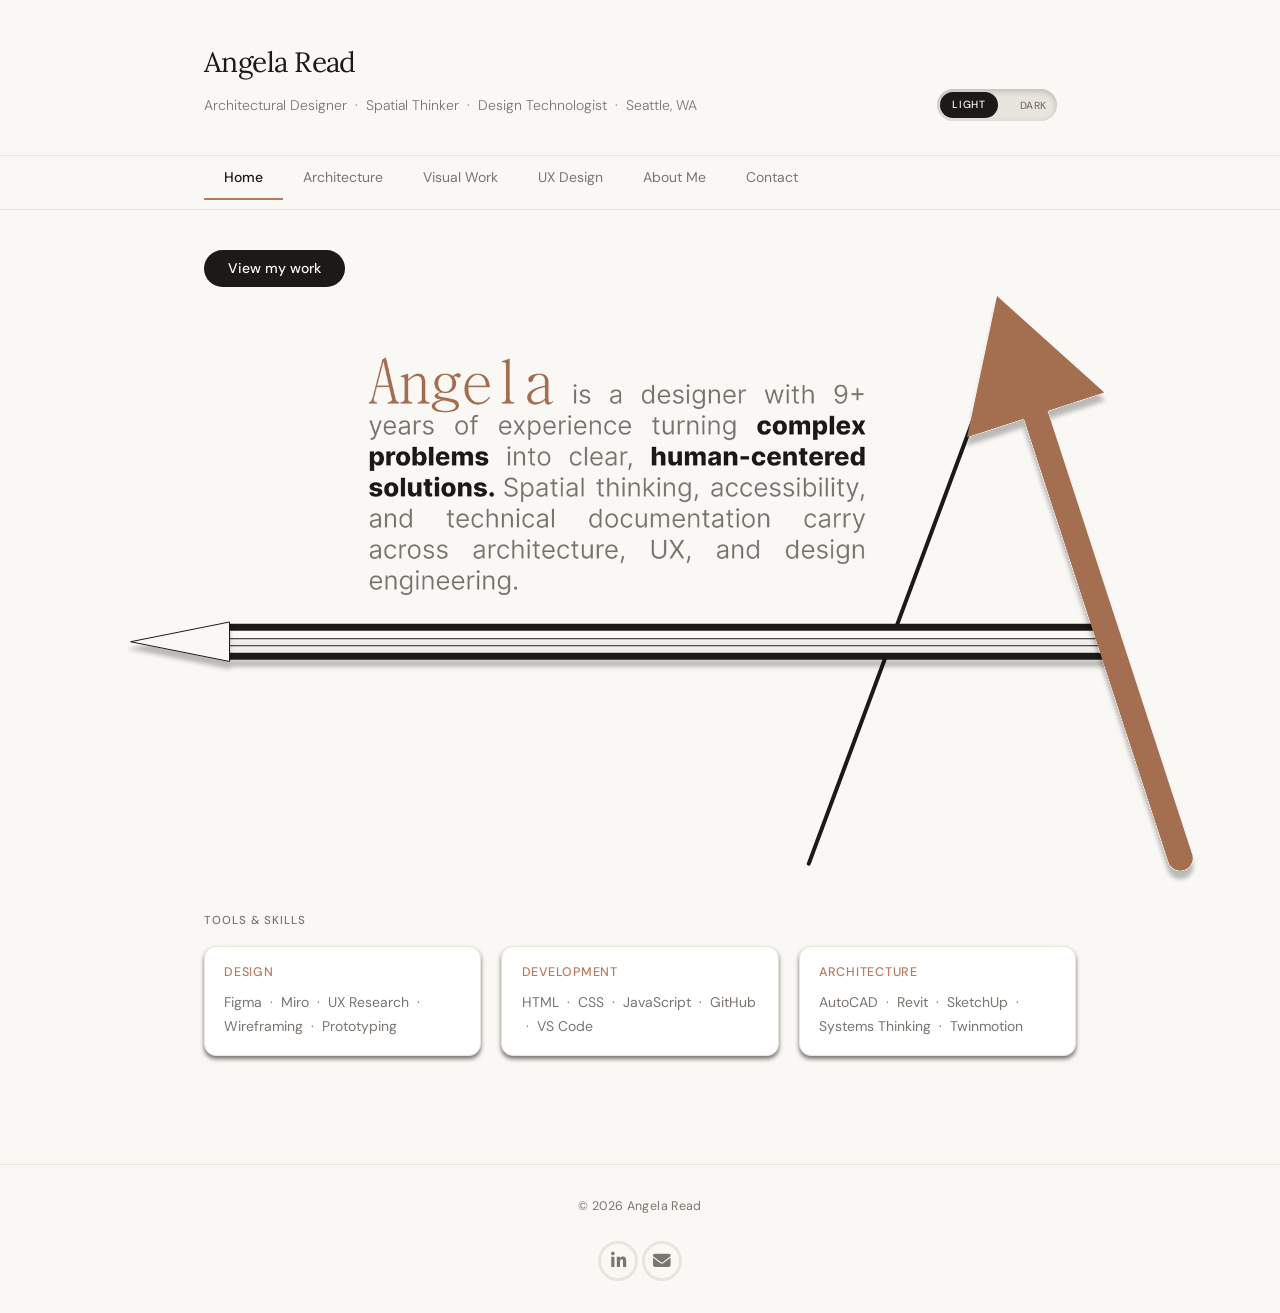
==== commit 72570546: "Fix animation sync and HTML entity bug" ====
--- a/index.html
+++ b/index.html
@@ -58,7 +58,7 @@
    <svg width="1073" height="587" viewBox="0 0 1073 587" fill="none" xmlns="http://www.w3.org/2000/svg">
 <style>
   @keyframes drawLine {
-    from { stroke-dashoffset: 894; }
+    from { stroke-dashoffset: 880; }
     to   { stroke-dashoffset: 0; }
   }
   @keyframes movePencil {
@@ -67,22 +67,22 @@
   }
   .pencil-line {
     stroke-dasharray: 879;
-    animation: drawLine 2.6s ease-out forwards;
+    animation: drawLine 2.6s linear forwards;
     filter: drop-shadow(0 7px 2px rgba(0,0,0,0.25));
   }
   .pencil-line-flat {
     stroke-dasharray: 879;
-    animation: drawLine 2.6s ease-out forwards;
+    animation: drawLine 2.6s linear forwards;
   }
   .pencil-tip {
-    animation: movePencil 2.6s ease-out forwards;
+    animation: movePencil 2.6s linear forwards;
     filter: drop-shadow(0 7px 2px rgba(0,0,0,0.25));
   }
   .thin-line {
-    stroke-dasharray: 879;
-    animation: drawLine 2.6s ease-out forwards;
-    filter: drop-shadow(0 4px 2px rgba(0,0,0,0.25));
-  }
+  stroke-dasharray: 879;
+  animation: drawLine 2.6s linear forwards;
+  filter: drop-shadow(0 4px 2px rgba(0,0,0,0.25));
+}
 </style>
 
 <line x1="773.427" y1="327.897" x2="878.823" y2="44.1936" stroke="var(--color-text)" stroke-width="4" stroke-linecap="round"/>
@@ -165,7 +165,7 @@
     <div class="skills-grid">
       <div class="skill-group">
         <p class="skill-group-label">Design</p>
-        <p class="skill-group-items">Figma &nbsp;·&nbsp; Miro &nbsp;·&8nbsp; UX Research &nbsp;·&nbsp; Wireframing &nbsp;·&nbsp; Prototyping</p>
+        <p class="skill-group-items">Figma &nbsp;·&nbsp; Miro &nbsp;·&nbsp; UX Research &nbsp;·&nbsp; Wireframing &nbsp;·&nbsp; Prototyping</p>
       </div>
       <div class="skill-group">
         <p class="skill-group-label">Development</p>
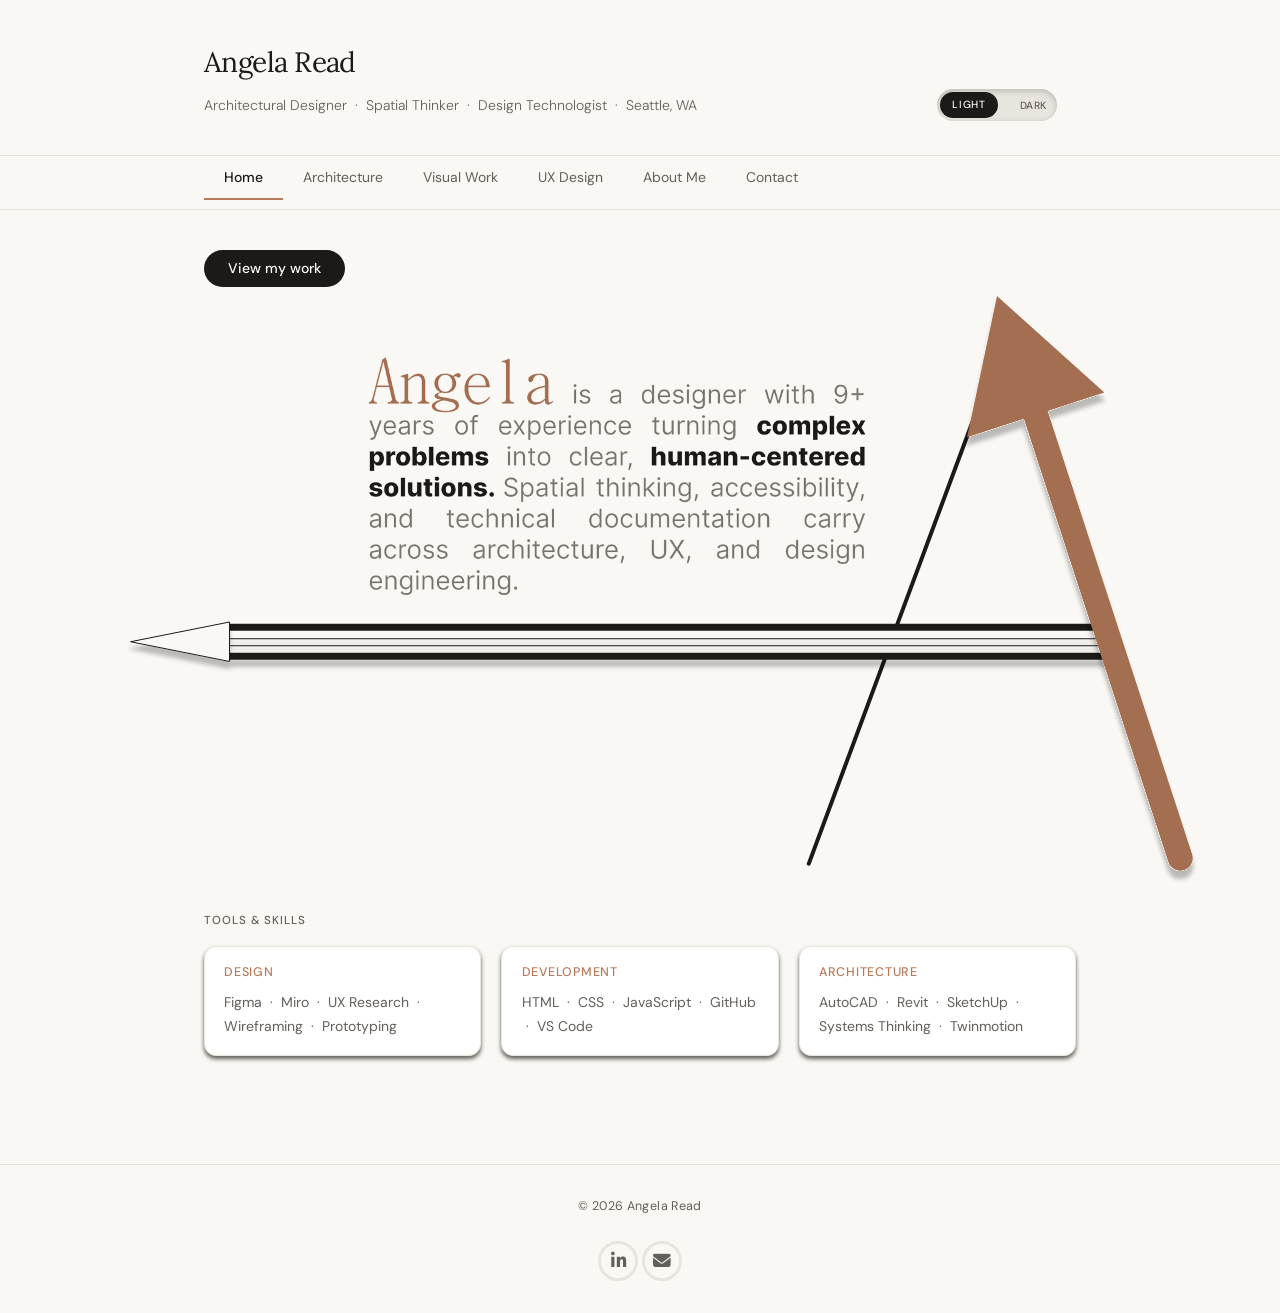
==== commit 10e31df7: "Fix mobile responsive issues, dark mode polish, and contact form redirect" ====
--- a/index.html
+++ b/index.html
@@ -67,20 +67,20 @@
   }
   .pencil-line {
     stroke-dasharray: 879;
-    animation: drawLine 2.6s linear forwards;
+    animation: drawLine 2.8s linear forwards;
     filter: drop-shadow(0 7px 2px rgba(0,0,0,0.25));
   }
   .pencil-line-flat {
     stroke-dasharray: 879;
-    animation: drawLine 2.6s linear forwards;
+    animation: drawLine 2.8s linear forwards;
   }
   .pencil-tip {
-    animation: movePencil 2.6s linear forwards;
+    animation: movePencil 2.8s linear forwards;
     filter: drop-shadow(0 7px 2px rgba(0,0,0,0.25));
   }
   .thin-line {
   stroke-dasharray: 879;
-  animation: drawLine 2.6s linear forwards;
+  animation: drawLine 2.8s linear forwards;
   filter: drop-shadow(0 4px 2px rgba(0,0,0,0.25));
 }
 </style>
@@ -421,6 +421,7 @@
       <label for="message">Message</label>
       <textarea id="message" name="message" rows="6" placeholder="Your message..." required></textarea>
     </div>
+    <input type="hidden" name="_next" value="https://angelaread.design/?tab=contact&sent=true">
     <button type="submit" class="home-cta">Send Message</button>
   </form>
 </section>
--- a/style.css
+++ b/style.css
@@ -13,7 +13,7 @@
   --color-surface:     #FFFFFF;   /* card / panel background    */
   --color-border:      #E8E4DE;   /* default border             */
   --color-text:        #1C1A18;   /* primary text               */
-  --color-text-muted:  #7A7570;   /* secondary / caption text   */
+  --color-text-muted:  #635f5a;   /* secondary / caption text   */
   --color-accent:      #B87A5A;   /* terracotta accent          */
   --color-accent-soft: #F5EFE8;   /* light tint of accent       */
 
@@ -34,7 +34,7 @@
   --color-surface:     #2A2724;
   --color-border:      #3D3A36;
   --color-text:        #E8E4DE;
-  --color-text-muted:  #A89F98;
+  --color-text-muted:  #cebdaf;
   --color-accent:      #C68A6A;
   --color-accent-soft: #2E2420;
 }
@@ -85,6 +85,20 @@
   background: #2A2724;
   border-color: var(--color-border);
 }
+
+body.dark-mode .project-section ul li {
+  color: #c3a492;
+}
+
+body.dark-mode .project-screen img,
+body.dark-mode .project-img img {
+  filter: brightness(0.92);
+}
+
+body.dark-mode .prototype iframe {
+  filter: brightness(0.92);
+}
+
 /* ─── THEME TOGGLE ──────────────────────────────────────────── */
 #theme-toggle {
   position: relative;
@@ -98,6 +112,15 @@
   transition: background 0.3s ease;
   box-shadow: inset 0 2px 6px rgba(0,0,0,0.2);
 }
+
+body.dark-mode #theme-toggle {
+  box-shadow: inset 0 5px 4px rgba(255,255,255,0.1);
+}
+
+body.dark-mode .project-mid-fi {
+  background-color: var(--color-surface);
+}
+
 
 #theme-toggle::before {
   content: 'DARK';
@@ -926,7 +949,7 @@
 .project-section ul li {
   font-size: 0.9375rem;
   line-height: 1.8;
-  color: #7A7570;
+  color: #6c6762;
   margin-bottom: 0.4rem;
 }
 
@@ -999,7 +1022,7 @@
   /* Make prototype iframe fit mobile screen */
   .prototype iframe {
     width: 100%;
-    height: 600px;
+    height: 1000px;
   }
 
   /* Make journey map scroll shorter on mobile */
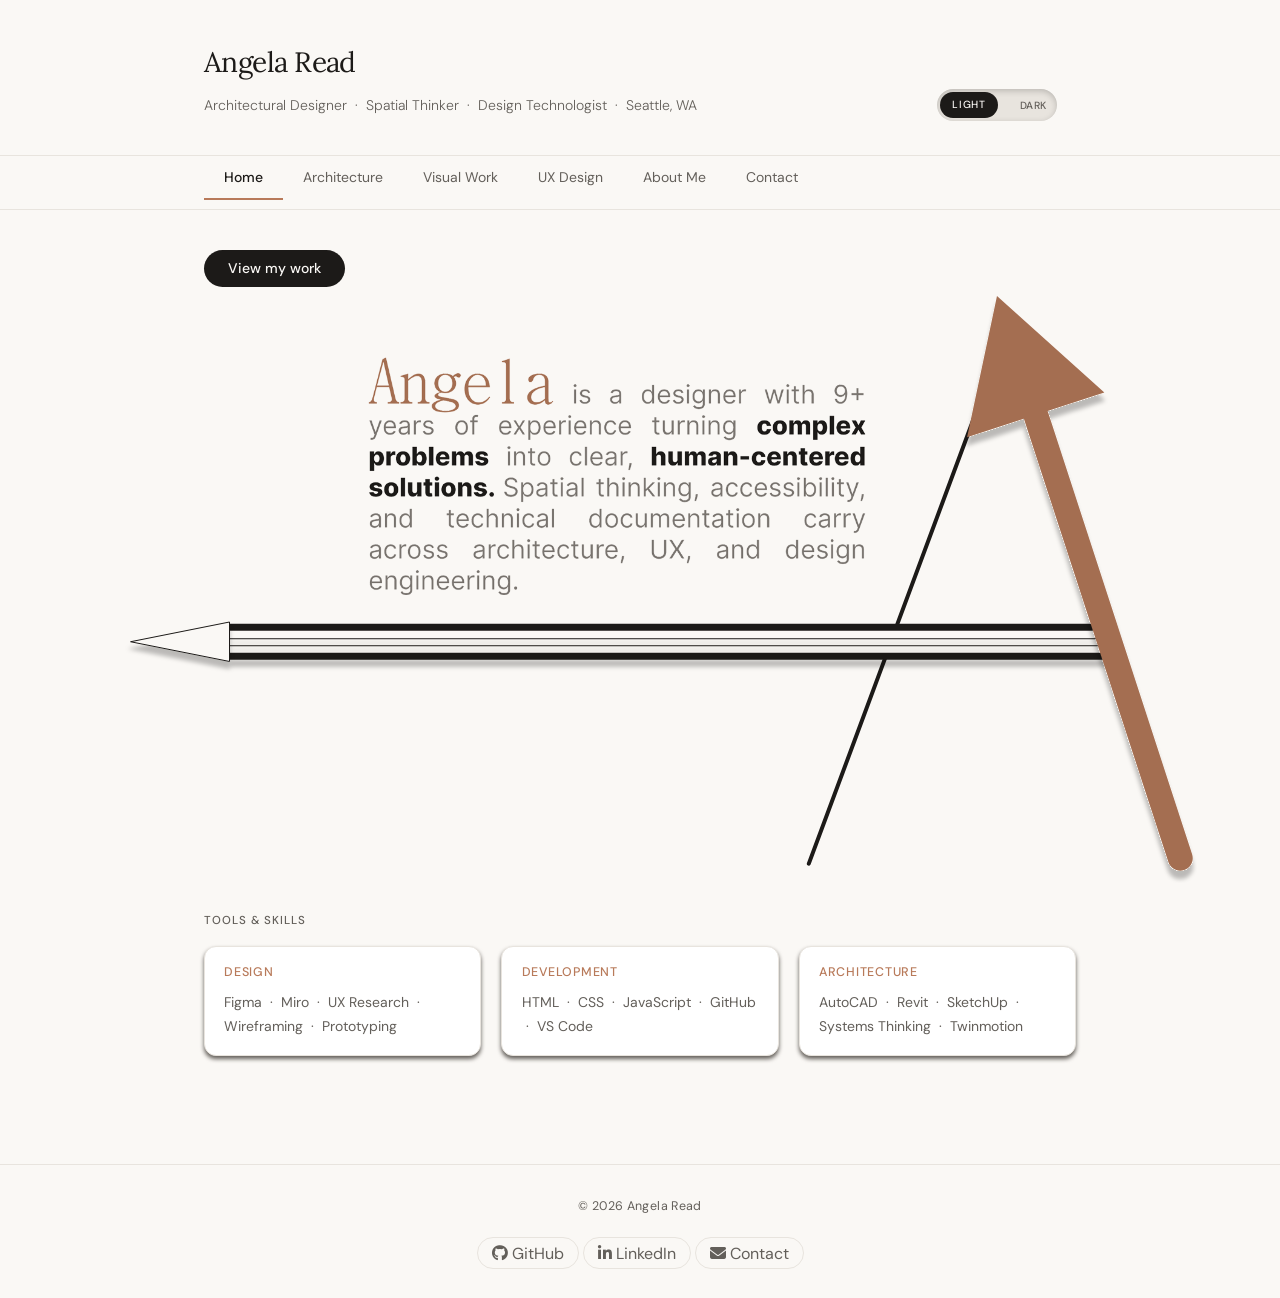
==== commit 6c2b6cb2: "Restore GitHub link, replace project images, and remove resume link" ====
--- a/index.html
+++ b/index.html
@@ -306,13 +306,14 @@
         <div class="masonry-item"><img src="images/creative_work/architecture/urban_developmennt_rit_1.png" alt="architecture"></div>
         <div class="masonry-item"><img src="images/creative_work/architecture/urban_developmennt_rit_2.png" alt="architecture"></div>
         <div class="masonry-item"><img src="images/creative_work/architecture/bristol_1.png" alt="architecture"></div>
+        <div class="masonry-item"><img src="images/creative_work/architecture/Thesis_14.jpg" alt="architecture"></div>
+        <div class="masonry-item"><img src="images/creative_work/architecture/peerless_loft.jpg" alt="architecture"></div>
+        <div class="masonry-item"><img src="images/creative_work/architecture/loft_2.jpg" alt="architecture"></div>
         <div class="masonry-item tall"><img src="images/creative_work/architecture/east_greenville_1.jpg" alt="architecture"></div>
-        <div class="masonry-item"><img src="images/creative_work/architecture/Thesis_14.jpg" alt="architecture"></div>
         <div class="masonry-item"><img src="images/creative_work/architecture/east_greenville_2.jpg" alt="architecture"></div>
-        <div class="masonry-item"><img src="images/creative_work/architecture/peerless_loft.jpg" alt="architecture"></div>
         <div class="masonry-item"><img src="images/creative_work/architecture/urban_developmennt_rit_3.png" alt="architecture"></div>
-        <div class="masonry-item"><img src="images/creative_work/architecture/loft_2.jpg" alt="architecture"></div>
         <div class="masonry-item tall"><img src="images/creative_work/architecture/architecture_center_rit_6.png" alt="architecture"></div>
+        <div class="masonry-item"><img src="images/creative_work/architecture/peck_beach.jpg" alt="architecture"></div>
       </div>
       <div class="section-intro">
         <h2>Interior Design</h2>
@@ -324,17 +325,20 @@
         <div class="masonry-item"><img src="images/creative_work/interior_design/healthcare_rit_4.jpg" alt="interior design"></div>
         <div class="masonry-item tall"><img src="images/creative_work/interior_design/hospitality_design_rit_3.jpg" alt="interior design"></div>
         <div class="masonry-item"><img src="images/creative_work/interior_design/office_design_rit_1.jpg" alt="interior design"></div>
+        <div class="masonry-item"><img src="images/creative_work/interior_design/ship_bottom_9.jpg" alt="interior design"></div>
         <div class="masonry-item"><img src="images/creative_work/interior_design/residential_design_rit_3.jpg" alt="interior design"></div>
         <div class="masonry-item tall"><img src="images/creative_work/interior_design/retail_design_1.jpg" alt="interior design"></div>
         <div class="masonry-item"><img src="images/creative_work/interior_design/ship_bottom_6.png" alt="interior design"></div>
         <div class="masonry-item"><img src="images/creative_work/interior_design/ship_bottom_7.png" alt="interior design"></div>
         <div class="masonry-item"><img src="images/creative_work/interior_design/gala_7.jpg" alt="interior design"></div>
         <div class="masonry-item tall"><img src="images/creative_work/interior_design/lab_3.png" alt="interior design"></div>
-        <div class="masonry-item"><img src="images/creative_work/interior_design/office_design_rit_2.jpg" alt="interior design"></div>
+        <div class="masonry-item"><img src="images/creative_work/interior_design/ship_bottom_8.png" alt="interior design"></div>
+        <div class="masonry-item"><img src="images/creative_work/interior_design/gala_8.jpg" alt="interior design"></div>
         <div class="masonry-item"><img src="images/creative_work/interior_design/atrium_view.jpg" alt="interior design"></div>
         <div class="masonry-item tall"><img src="images/creative_work/interior_design/MArch_41.jpg" alt="interior design"></div>
         <div class="masonry-item"><img src="images/creative_work/interior_design/office_2.png" alt="interior design"></div>
         <div class="masonry-item"><img src="images/creative_work/interior_design/sketchup_5.jpg" alt="interior design"></div>
+        <div class="masonry-item"><img src="images/creative_work/interior_design/Thesis.jpg" alt="interior design"></div>
       </div>
       <div class="section-intro">
         <h2>Photography</h2>
@@ -342,8 +346,8 @@
 
       <div class="masonry-grid">
         <div class="masonry-item tall"><img src="images/creative_work/photography/photography_1.jpg" alt="photography"></div>
+        <div class="masonry-item"><img src="images/creative_work/photography/photography_18.jpg" alt="photography"></div>
         <div class="masonry-item"><img src="images/creative_work/photography/photography_16.jpg" alt="photography"></div>
-        <div class="masonry-item"><img src="images/creative_work/photography/photography_18.jpg" alt="photography"></div>
         <div class="masonry-item tall"><img src="images/creative_work/photography/photography_31.jpg" alt="photography"></div>
         <div class="masonry-item"><img src="images/creative_work/photography/photography_14.jpg" alt="photography"></div>
         <div class="masonry-item"><img src="images/creative_work/photography/photography_62.jpg" alt="photography"></div>
@@ -354,10 +358,10 @@
         <div class="masonry-item"><img src="images/creative_work/photography/photography_0232.JPG" alt="photography"></div>
         <div class="masonry-item tall"><img src="images/creative_work/photography/photography_0271.JPG" alt="photography"></div>
         <div class="masonry-item"><img src="images/creative_work/photography/photography_0394.JPG" alt="photography"></div>
+        <div class="masonry-item tall"><img src="images/creative_work/photography/photography_0539.JPG" alt="photography"></div>
+        <div class="masonry-item"><img src="images/creative_work/photography/photography_0534.JPG" alt="photography"></div>
+        <div class="masonry-item"><img src="images/creative_work/photography/photography_0647.JPG" alt="photography"></div>
         <div class="masonry-item"><img src="images/creative_work/photography/photography_0411.JPG" alt="photography"></div>
-        <div class="masonry-item tall"><img src="images/creative_work/photography/photography_0534.JPG" alt="photography"></div>
-        <div class="masonry-item"><img src="images/creative_work/photography/photography_0539.JPG" alt="photography"></div>
-        <div class="masonry-item"><img src="images/creative_work/photography/photography_0647.JPG" alt="photography"></div>
       </div>
     </section>
 
@@ -433,10 +437,9 @@
       <p>&copy; 2026 Angela Read</p>
     </div>
     <div class="about-links">
-            <!-- <a href="https://github.com/AngelaRead" class="about-link"><i class="fab fa-github"></i> GitHub</a> -->
-            <a href="https://www.linkedin.com/in/angela-read/" class="about-link"><i class="fab fa-linkedin-in"></i></a>
-            <a href="mailto:abread1988@gmail.com" class="about-link"><i class="fas fa-envelope"></i></a>
-            <!-- <a href="https://drive.google.com/file/d/1asuc__3xi2zKPsEeWspJCAfba3urruIc/view?usp=sharing" class="about-link"><i class="fas fa-file-pdf"></i> Resume</a> -->
+            <a href="https://github.com/AngelaRead" class="about-link"><i class="fab fa-github"></i> GitHub</a>
+            <a href="https://www.linkedin.com/in/angela-read/" class="about-link"><i class="fab fa-linkedin-in"></i> LinkedIn</a>
+            <a href="mailto:abread1988@gmail.com" class="about-link"><i class="fas fa-envelope"></i> Contact</a>
           </div>
   </footer>
 
--- a/style.css
+++ b/style.css
@@ -81,6 +81,10 @@
   filter: brightness(0.9);
 }
 
+body.dark-mode .journey-map-scroll {
+  box-shadow: 5px 5px 9px 1px rgba(0,0,0,0.4);
+}
+
 body.dark-mode .journey-map-wrapper {
   background: #2A2724;
   border-color: var(--color-border);
@@ -97,6 +101,17 @@
 
 body.dark-mode .prototype iframe {
   filter: brightness(0.92);
+  box-shadow: 5px 5px 9px 1px rgba(0,0,0,0.4);
+}
+
+body.dark-mode .masonry-item {
+  box-shadow: 1px 2px 2px 1px rgb(0,0,0,0.4);
+}
+
+body.dark-mode .case-card:hover {
+  border-color: #C5BDB4;
+  transform: translateY(-2px);
+  box-shadow: 2px 4px 4px 1px rgb(0,0,0,0.4);
 }
 
 /* ─── THEME TOGGLE ──────────────────────────────────────────── */
@@ -110,11 +125,7 @@
   cursor: pointer;
   padding: 0;
   transition: background 0.3s ease;
-  box-shadow: inset 0 2px 6px rgba(0,0,0,0.2);
-}
-
-body.dark-mode #theme-toggle {
-  box-shadow: inset 0 5px 4px rgba(255,255,255,0.1);
+  box-shadow: inset 0 2px 6px rgba(0, 0, 0, 0.2);
 }
 
 body.dark-mode .project-mid-fi {
@@ -176,6 +187,13 @@
   transition: background-color 0.5s ease, color 0.5s ease;
 }
 
+body.dark-mode .journey-map-wrapper {
+  box-shadow: 
+    inset 3px 3px 10px rgba(0,0,0,0.5),
+    inset -3px -3px 10px rgba(255,255,255,0.05);
+  border-color: var(--color-border);
+}
+
 /* ─── RESET & BASE ──────────────────────────────────────────── */
 *, *::before, *::after {
   box-sizing: border-box;
@@ -490,22 +508,20 @@
 }
 
 .about-link {
-  display: inline-flex;
-  align-items: center;
-  justify-content: center;
-  font-size: 1.1rem;
-  color: var(--color-text-muted);
-  border: 3px solid var(--color-border);
-  width: 2.5rem;
-  height: 2.5rem;
-  border-radius: 50%;
+  font-size: 1.0rem;
+  color: var(--color-text-muted);
+  border: 0.5px solid var(--color-border);
+  padding: 0.3rem 0.875rem;
+  border-radius: var(--radius-pill);
   transition: color 0.15s, border-color 0.15s, background-color 0.15s;
+  margin-left: auto;
+  margin-right: auto;
 }
 
 .about-link:hover {
   background-color: var(--color-text);
-  border-color: #B0A89E;
-  color:#EDE8E2;
+  border-color: var(--color-accent);
+  color: var(--color-bg);
   opacity: 60%;
 }
 
@@ -1022,7 +1038,7 @@
   /* Make prototype iframe fit mobile screen */
   .prototype iframe {
     width: 100%;
-    height: 1000px;
+    height: 600px;
   }
 
   /* Make journey map scroll shorter on mobile */
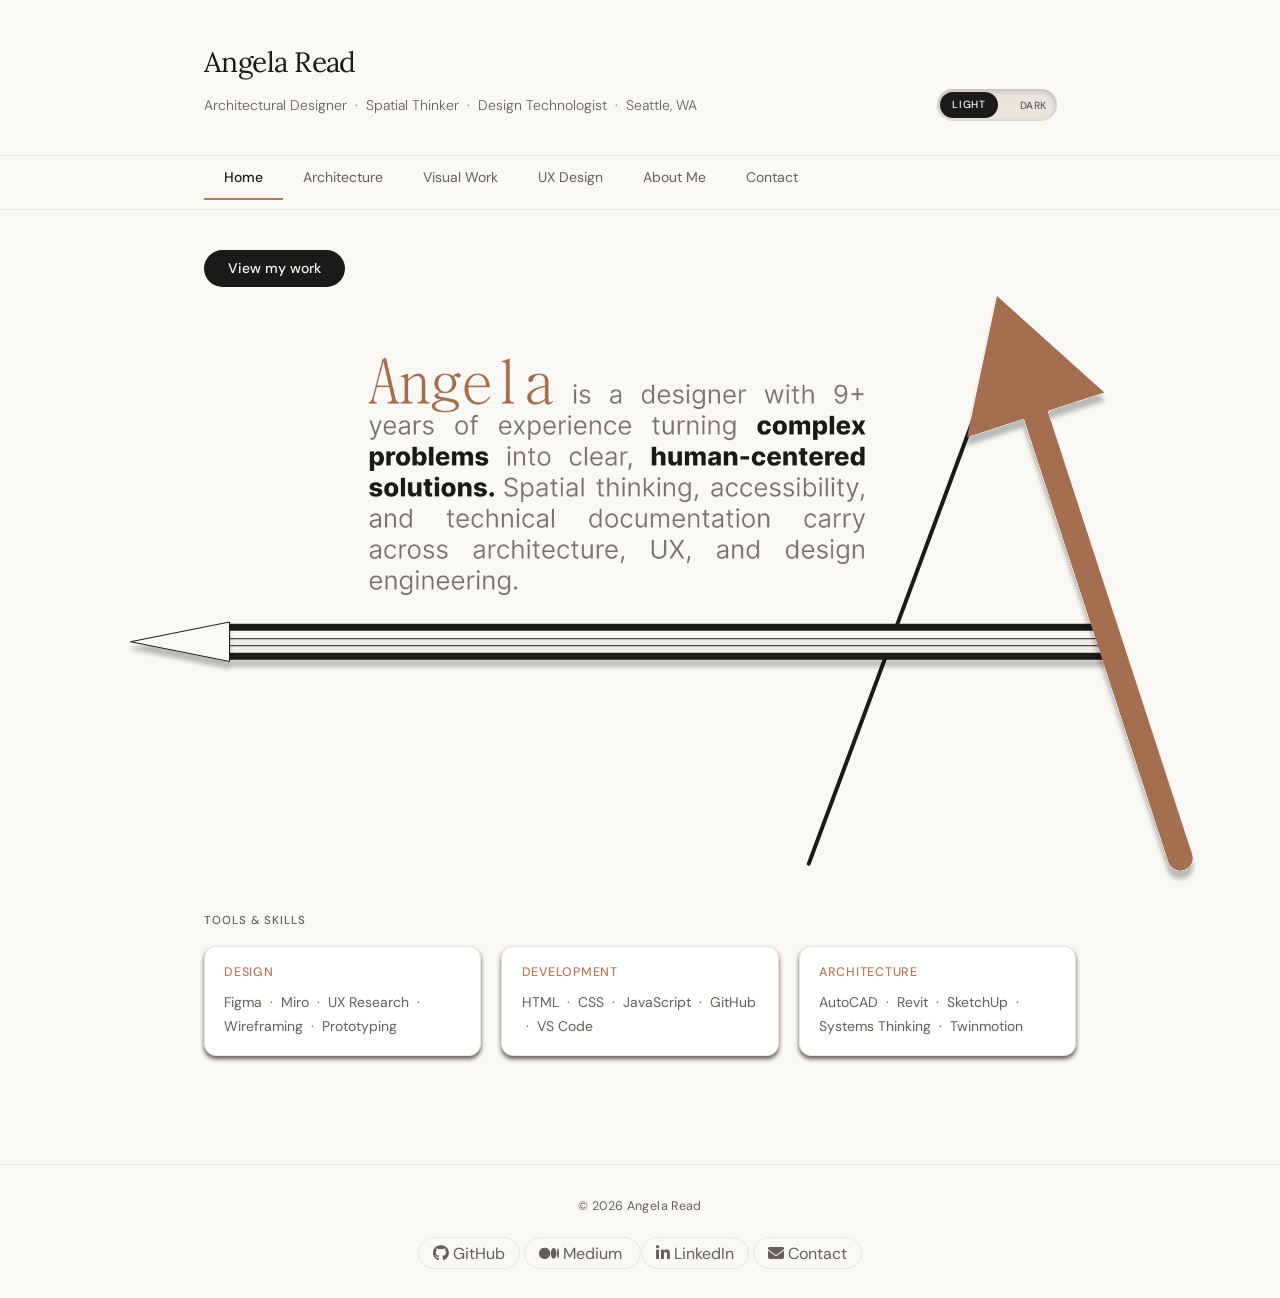
==== commit c6d1737e: "add the 'medium' link" ====
--- a/index.html
+++ b/index.html
@@ -9,7 +9,7 @@
   </script>
   <meta name="viewport" content="width=device-width, initial-scale=1.0" />
   <title>Angela Read — Portfolio</title>
-  <link rel="stylesheet" href="https://cdnjs.cloudflare.com/ajax/libs/font-awesome/6.5.0/css/all.min.css">
+  <link rel="stylesheet" href="https://cdnjs.cloudflare.com/ajax/libs/font-awesome/6.5.1/css/all.min.css">
   <link rel="stylesheet" href="style.css" />
   <link rel="icon" type="image/png" href="images/favicon.png">
   <meta property="og:title" content="Angela Read — Architectural Designer & Design Technologist">
@@ -438,6 +438,7 @@
     </div>
     <div class="about-links">
             <a href="https://github.com/AngelaRead" class="about-link"><i class="fab fa-github"></i> GitHub</a>
+            <a href="https://medium.com/@abread1988" class="about-link"><i class="fab fa-medium-m"></i> Medium </a>
             <a href="https://www.linkedin.com/in/angela-read/" class="about-link"><i class="fab fa-linkedin-in"></i> LinkedIn</a>
             <a href="mailto:abread1988@gmail.com" class="about-link"><i class="fas fa-envelope"></i> Contact</a>
           </div>
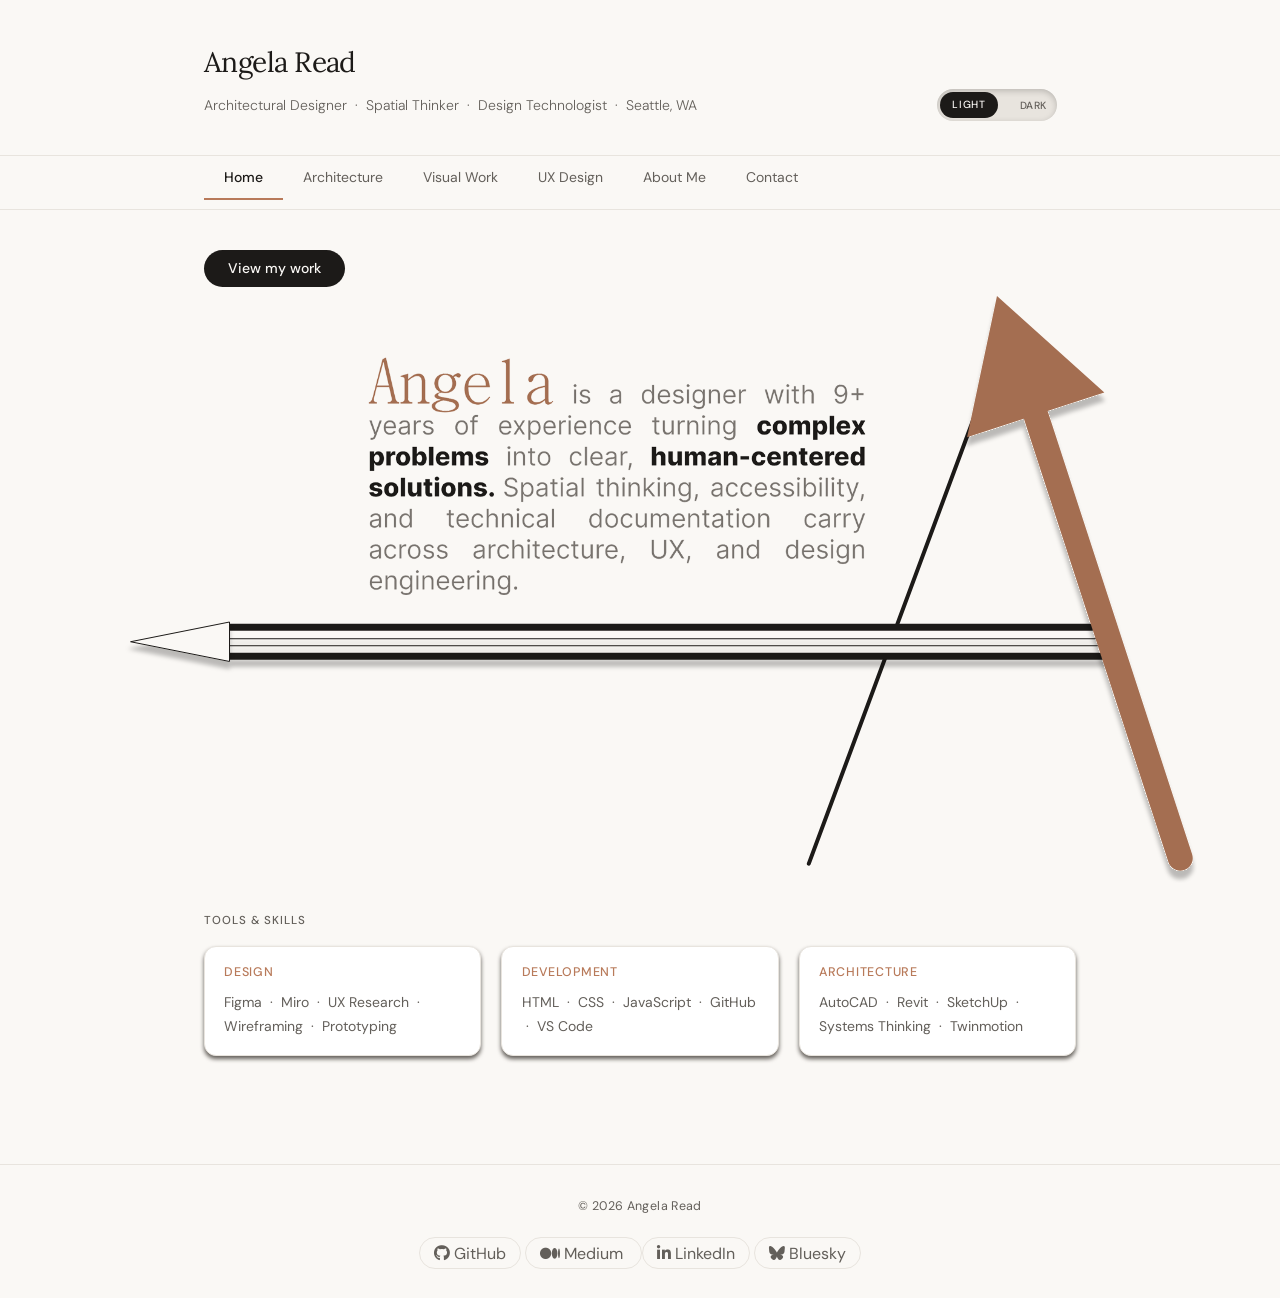
==== commit 0bb1f2d0: "Add Bluesky link" ====
--- a/index.html
+++ b/index.html
@@ -9,7 +9,7 @@
   </script>
   <meta name="viewport" content="width=device-width, initial-scale=1.0" />
   <title>Angela Read — Portfolio</title>
-  <link rel="stylesheet" href="https://cdnjs.cloudflare.com/ajax/libs/font-awesome/6.5.1/css/all.min.css">
+  <link rel="stylesheet" href="https://cdnjs.cloudflare.com/ajax/libs/font-awesome/6.5.2/css/all.min.css">
   <link rel="stylesheet" href="style.css" />
   <link rel="icon" type="image/png" href="images/favicon.png">
   <meta property="og:title" content="Angela Read — Architectural Designer & Design Technologist">
@@ -440,7 +440,7 @@
             <a href="https://github.com/AngelaRead" class="about-link"><i class="fab fa-github"></i> GitHub</a>
             <a href="https://medium.com/@abread1988" class="about-link"><i class="fab fa-medium-m"></i> Medium </a>
             <a href="https://www.linkedin.com/in/angela-read/" class="about-link"><i class="fab fa-linkedin-in"></i> LinkedIn</a>
-            <a href="mailto:abread1988@gmail.com" class="about-link"><i class="fas fa-envelope"></i> Contact</a>
+            <a href="https://bsky.app/profile/angelaread.bsky.social" class="about-link"><i class="fab fa-bluesky"></i> Bluesky</a>
           </div>
   </footer>
 
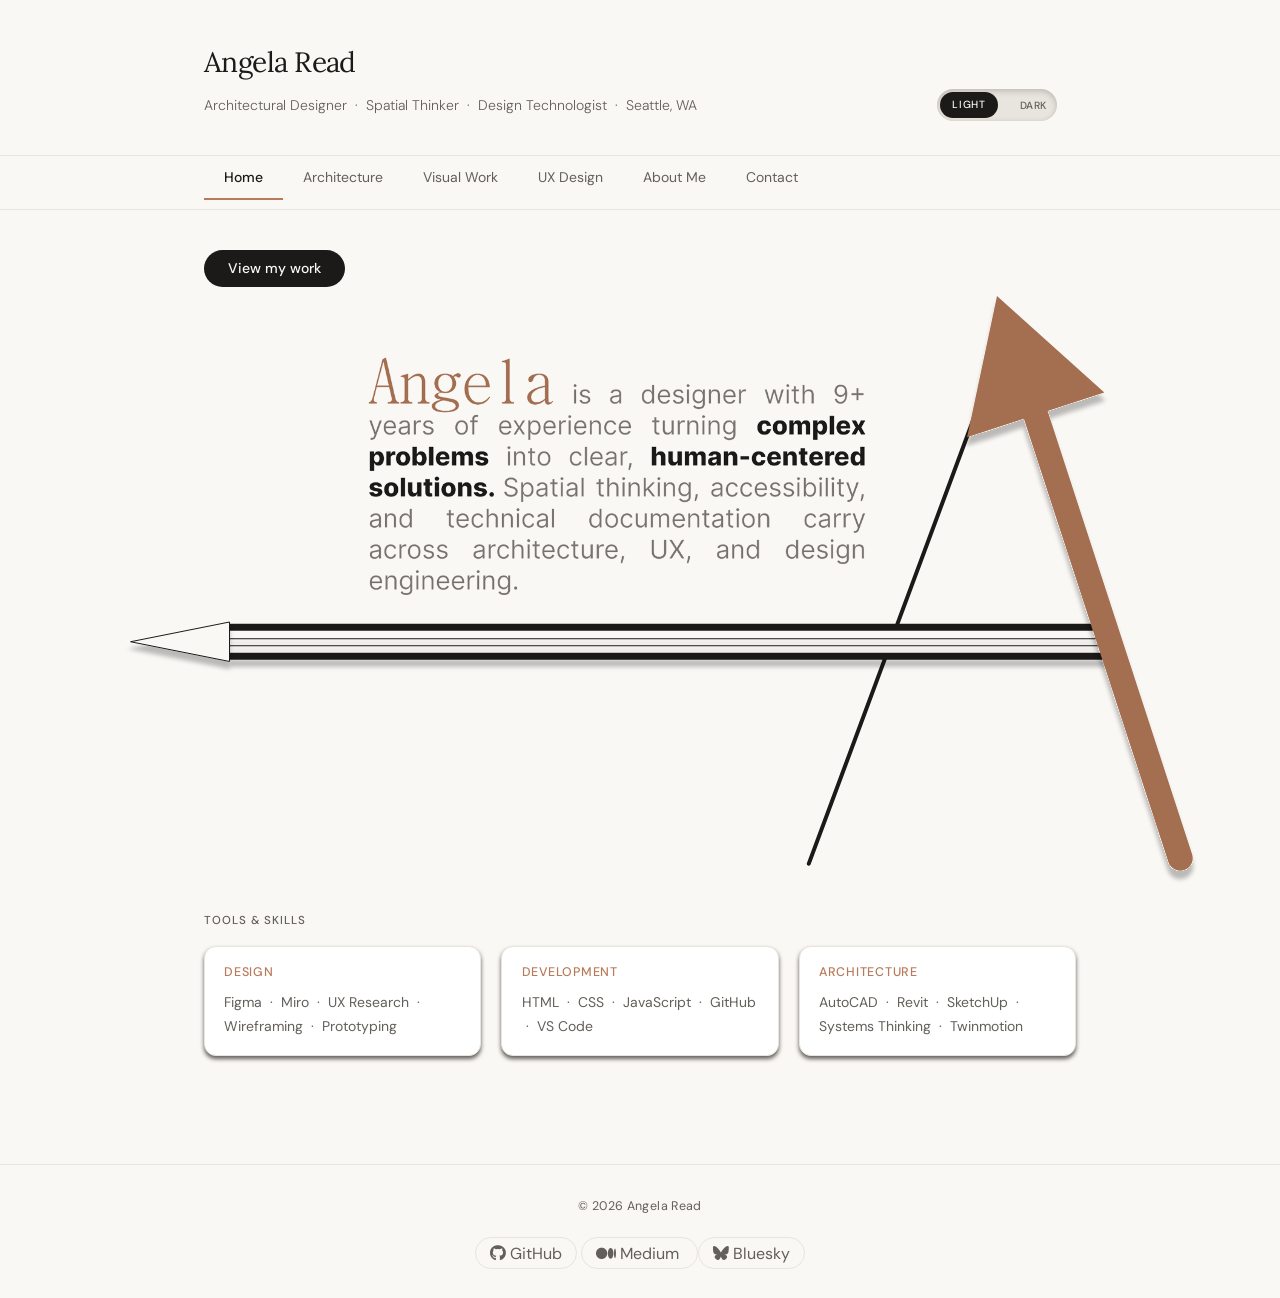
==== commit 03aafade: "Remove LinkedIn link from portfolio" ====
--- a/index.html
+++ b/index.html
@@ -439,8 +439,8 @@
     <div class="about-links">
             <a href="https://github.com/AngelaRead" class="about-link"><i class="fab fa-github"></i> GitHub</a>
             <a href="https://medium.com/@abread1988" class="about-link"><i class="fab fa-medium-m"></i> Medium </a>
-            <a href="https://www.linkedin.com/in/angela-read/" class="about-link"><i class="fab fa-linkedin-in"></i> LinkedIn</a>
-            <a href="https://bsky.app/profile/angelaread.bsky.social" class="about-link"><i class="fab fa-bluesky"></i> Bluesky</a>
+            <!-- <a href="https://www.linkedin.com/in/angela-read/" class="about-link"><i class="fab fa-linkedin-in"></i> LinkedIn</a> -->
+            <a href="https://bsky.app/profile/angelaread.design" class="about-link"><i class="fab fa-bluesky"></i> Bluesky</a>
           </div>
   </footer>
 
--- a/style.css
+++ b/style.css
@@ -742,6 +742,14 @@
 
 /* ─── RESPONSIVE ────────────────────────────────────────────── */
 @media (max-width: 700px) {
+  .about-links {
+    gap: 0.6rem;
+  }
+
+  .about-link {
+    font-size: 0.85rem;
+    padding: 0.3rem 0.7rem;
+  }
 
   .tab-btn {
     padding: 0.65rem 0.875rem;
@@ -775,7 +783,7 @@
     gap: 0.5rem;
   }
 
-   #theme-toggle {
+  #theme-toggle {
     position: absolute;
     top: 1.5rem;
     right: 1.5rem;
